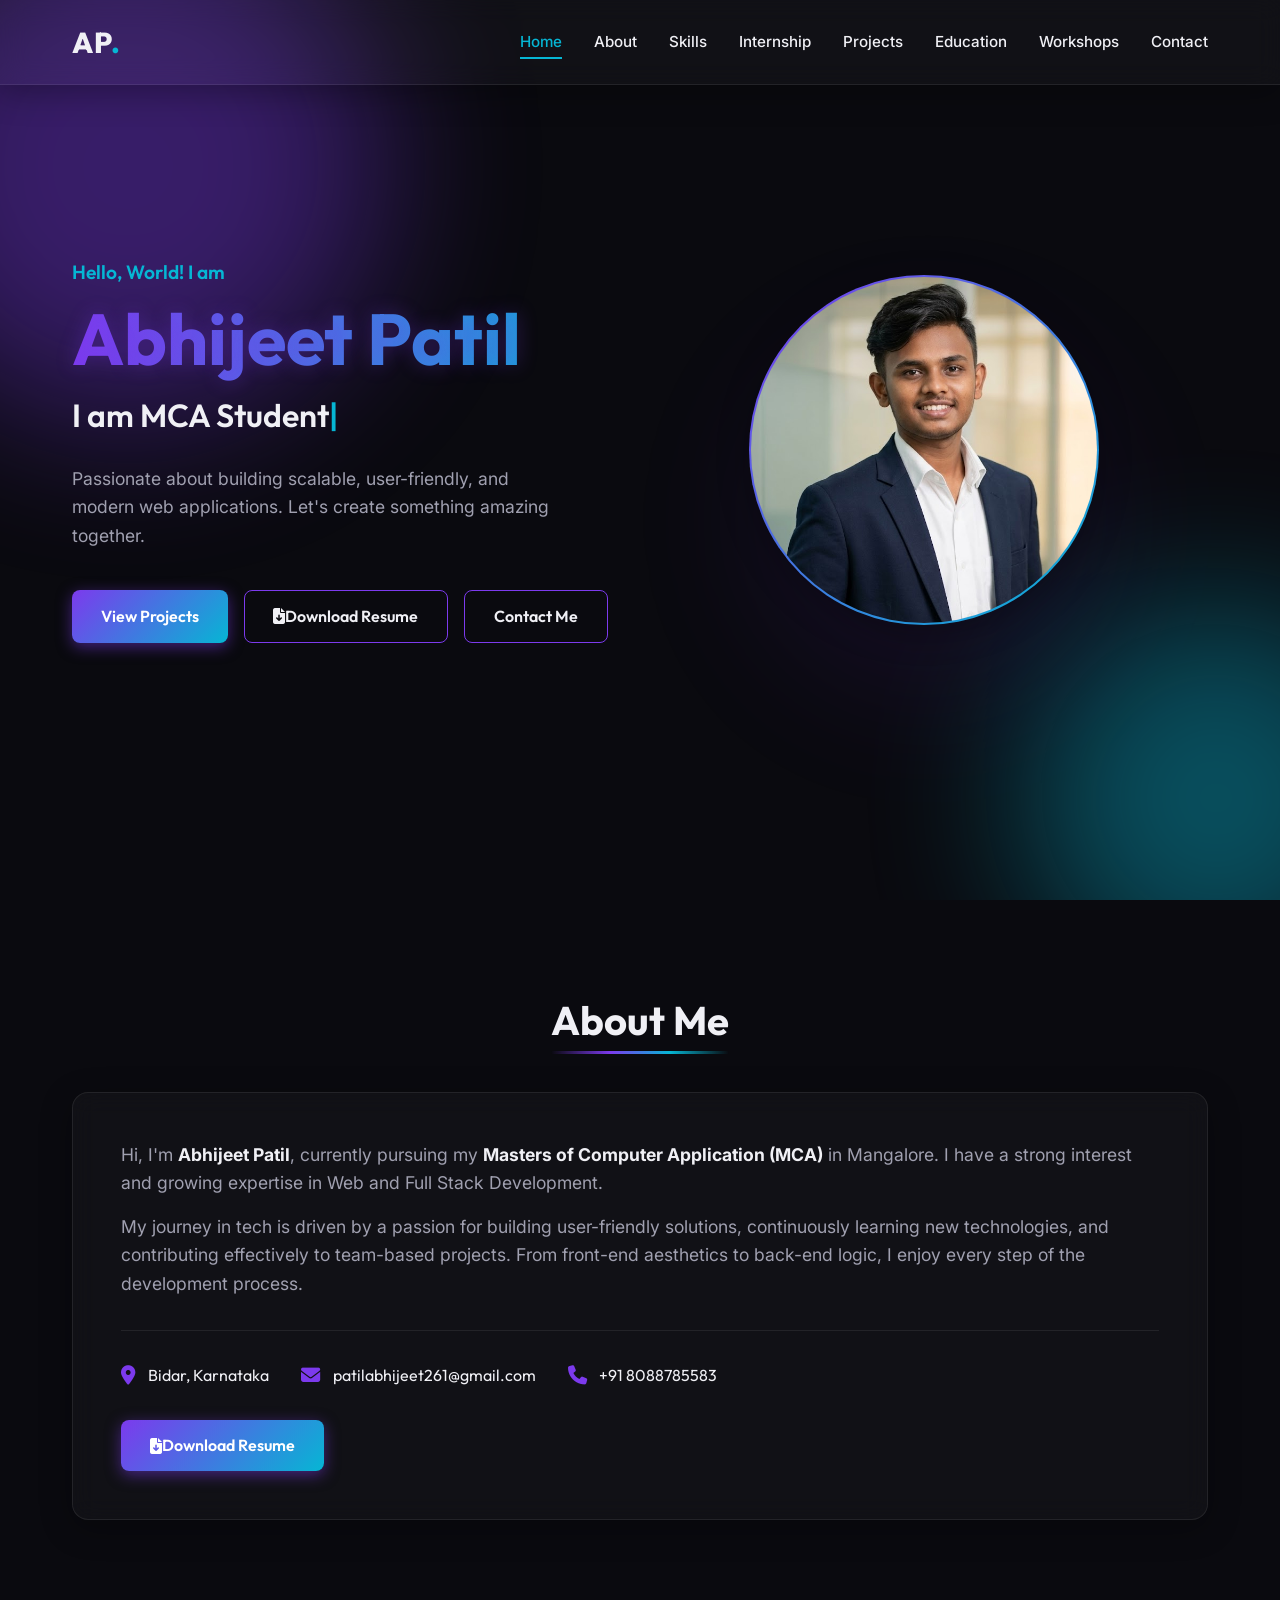
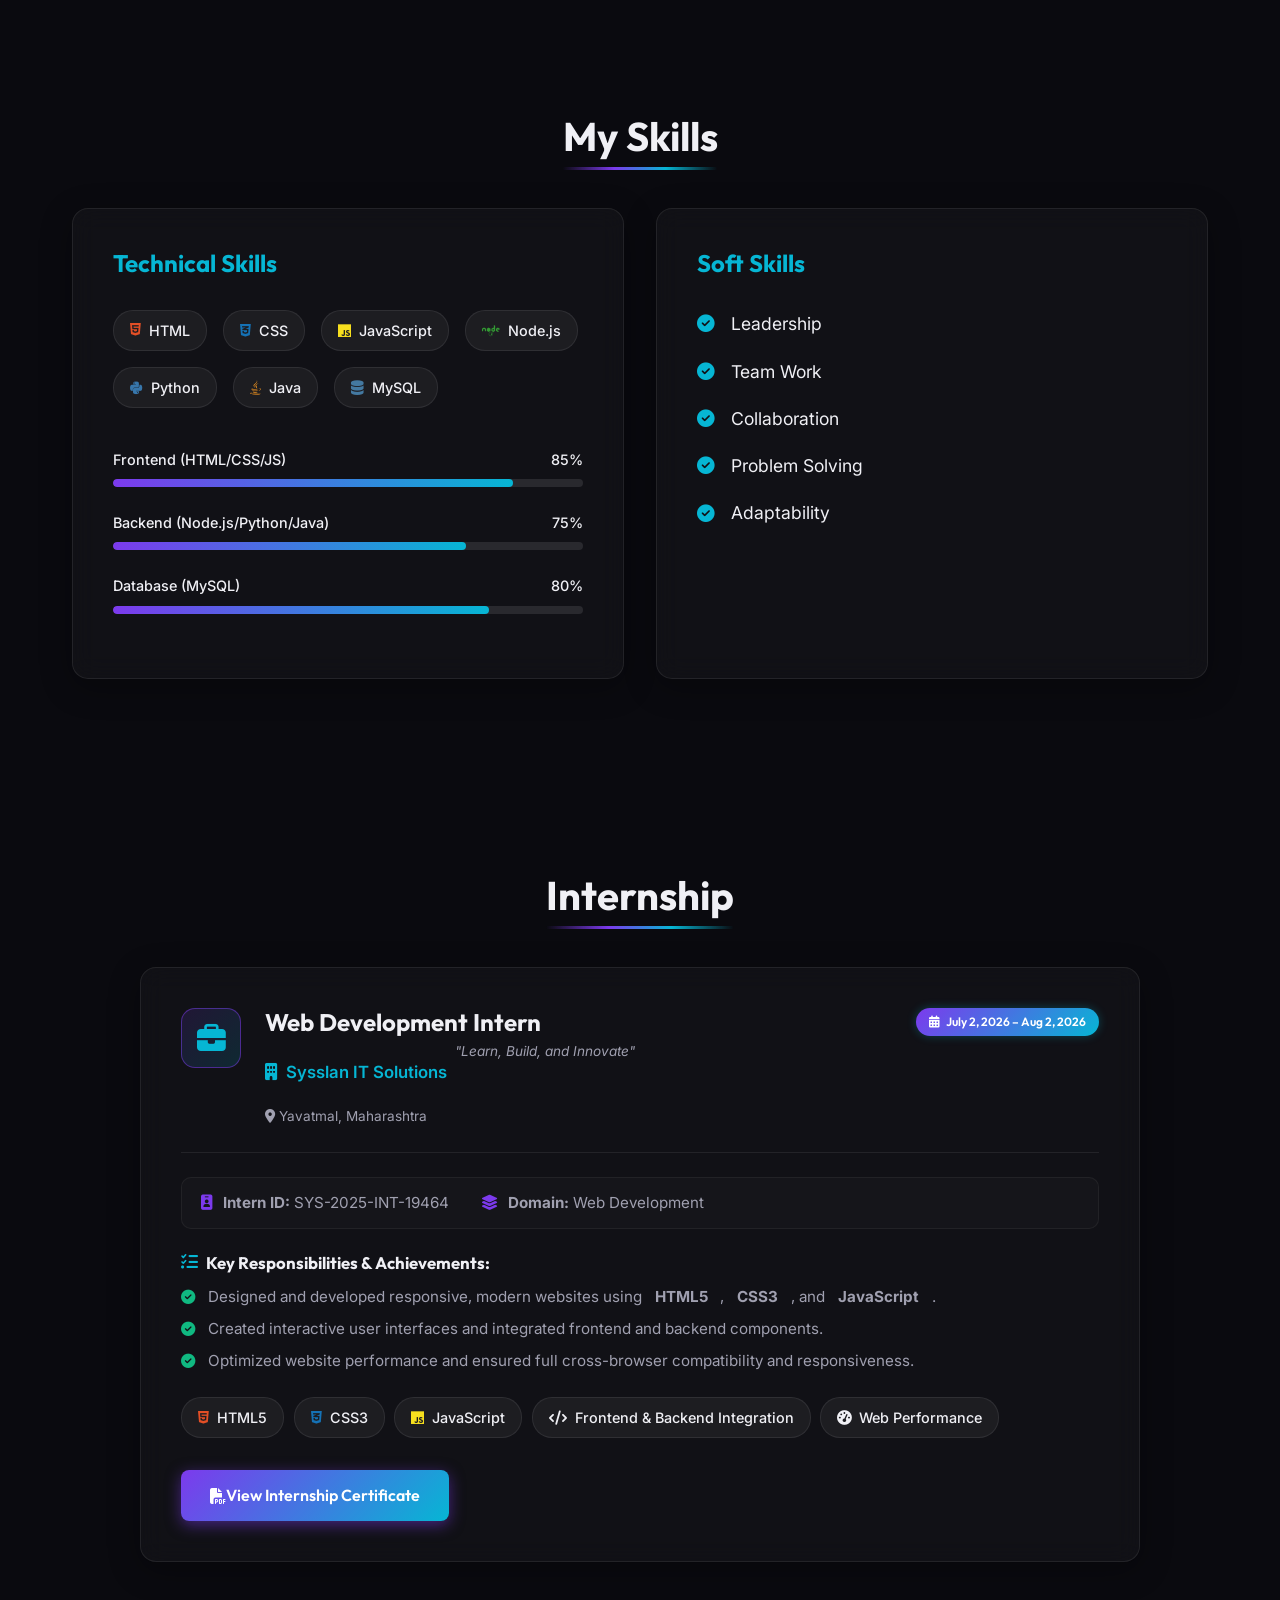
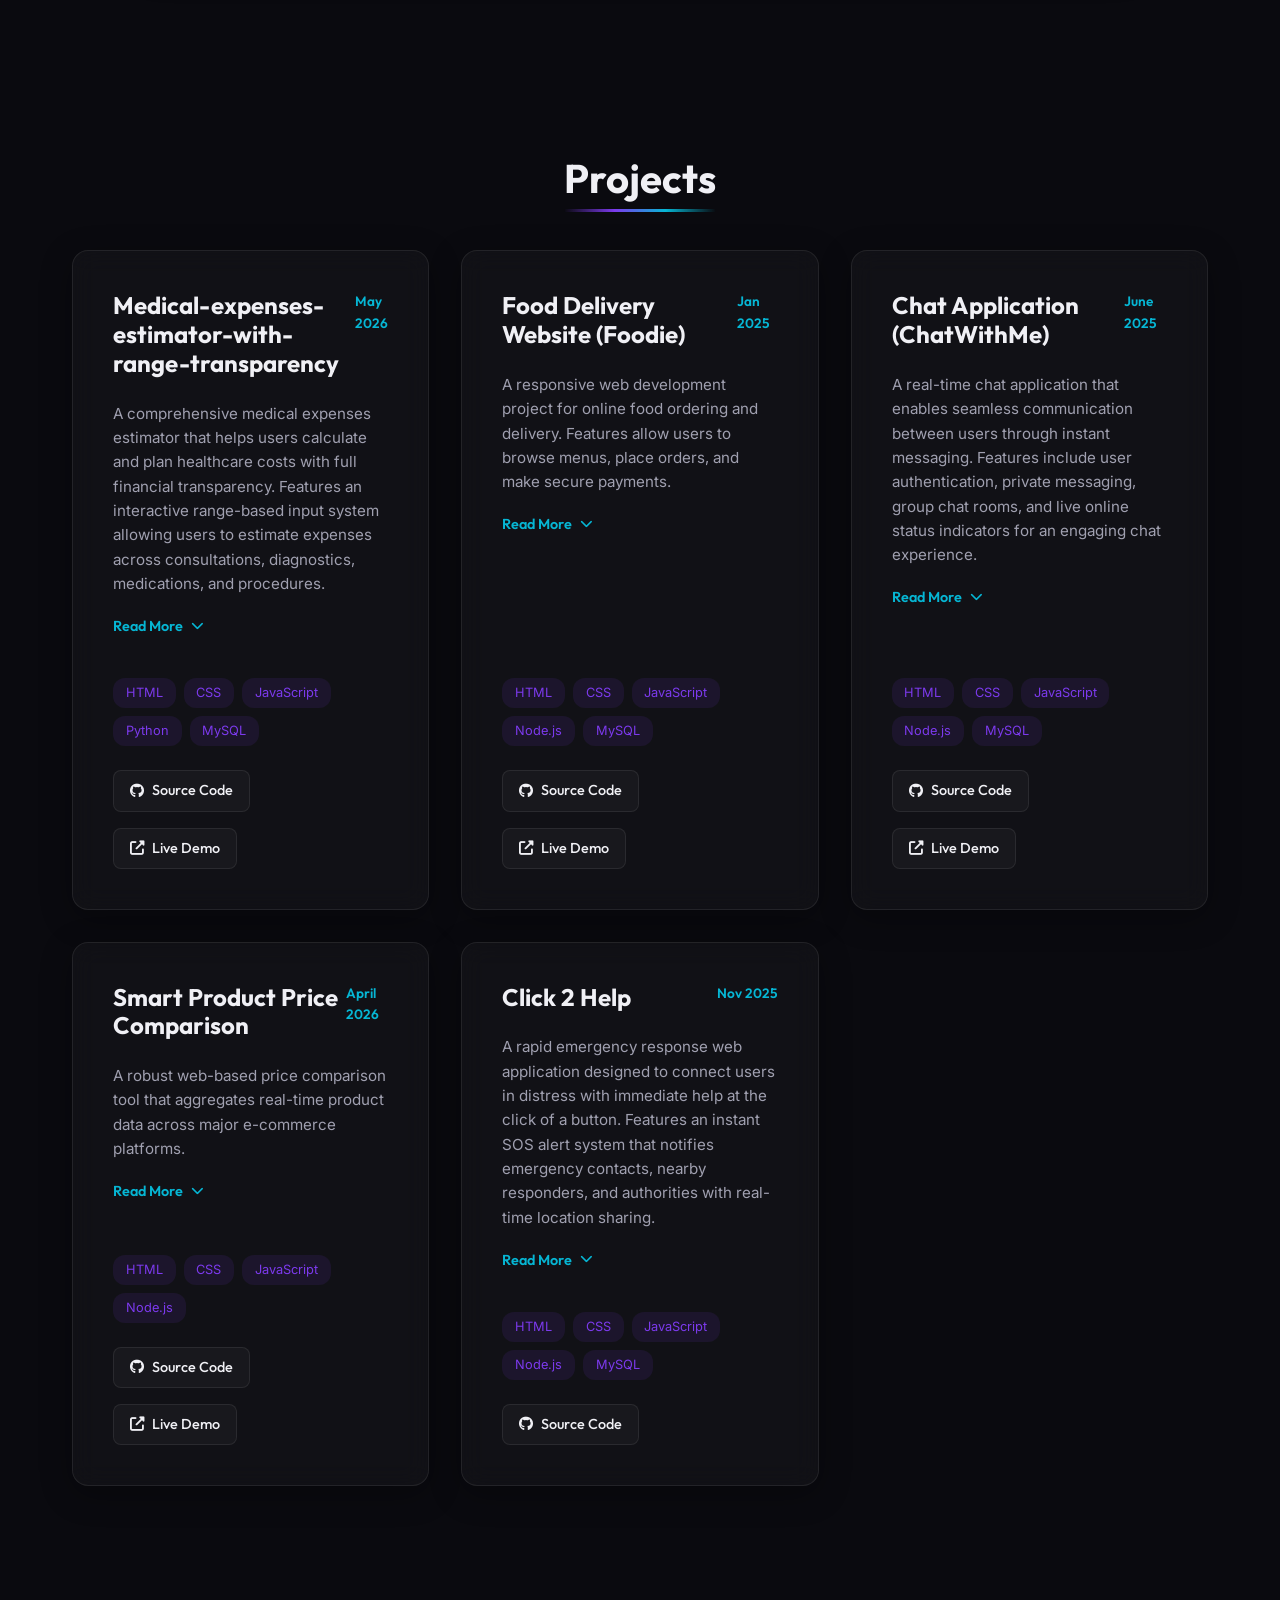
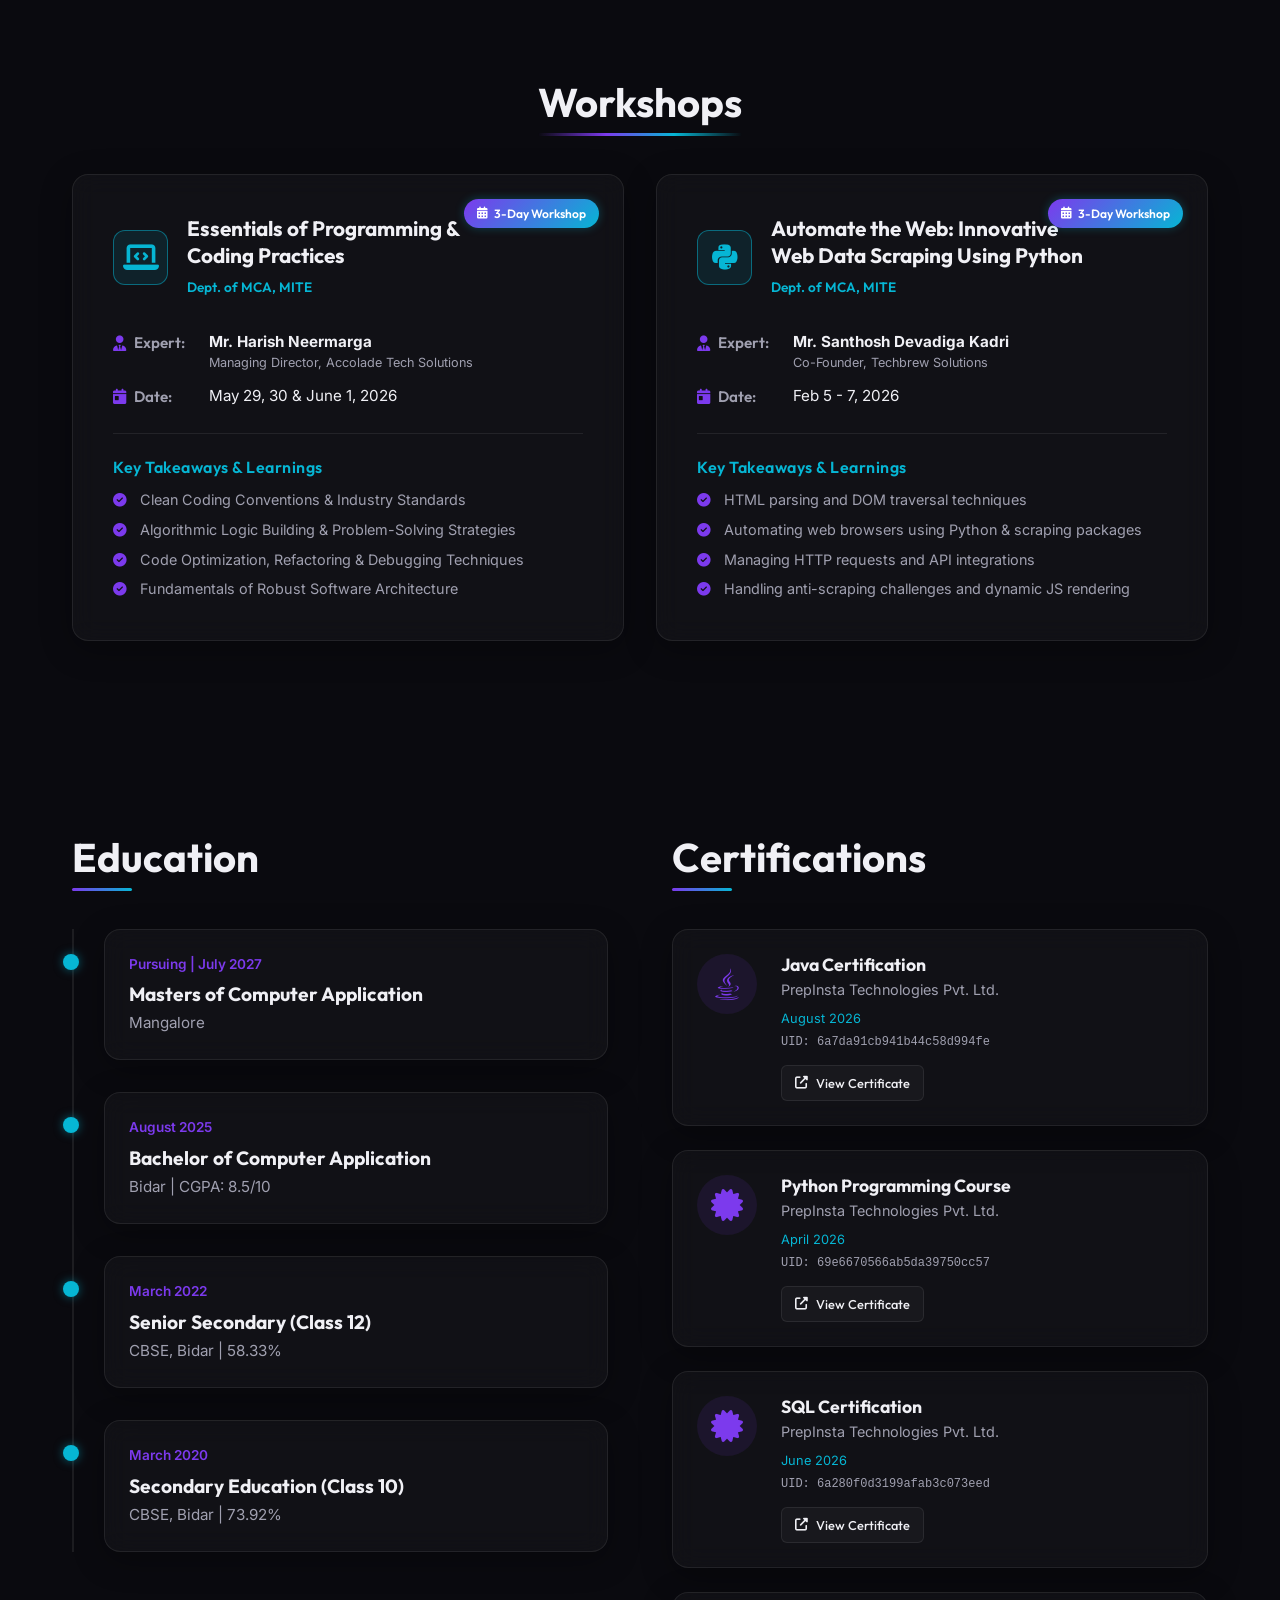
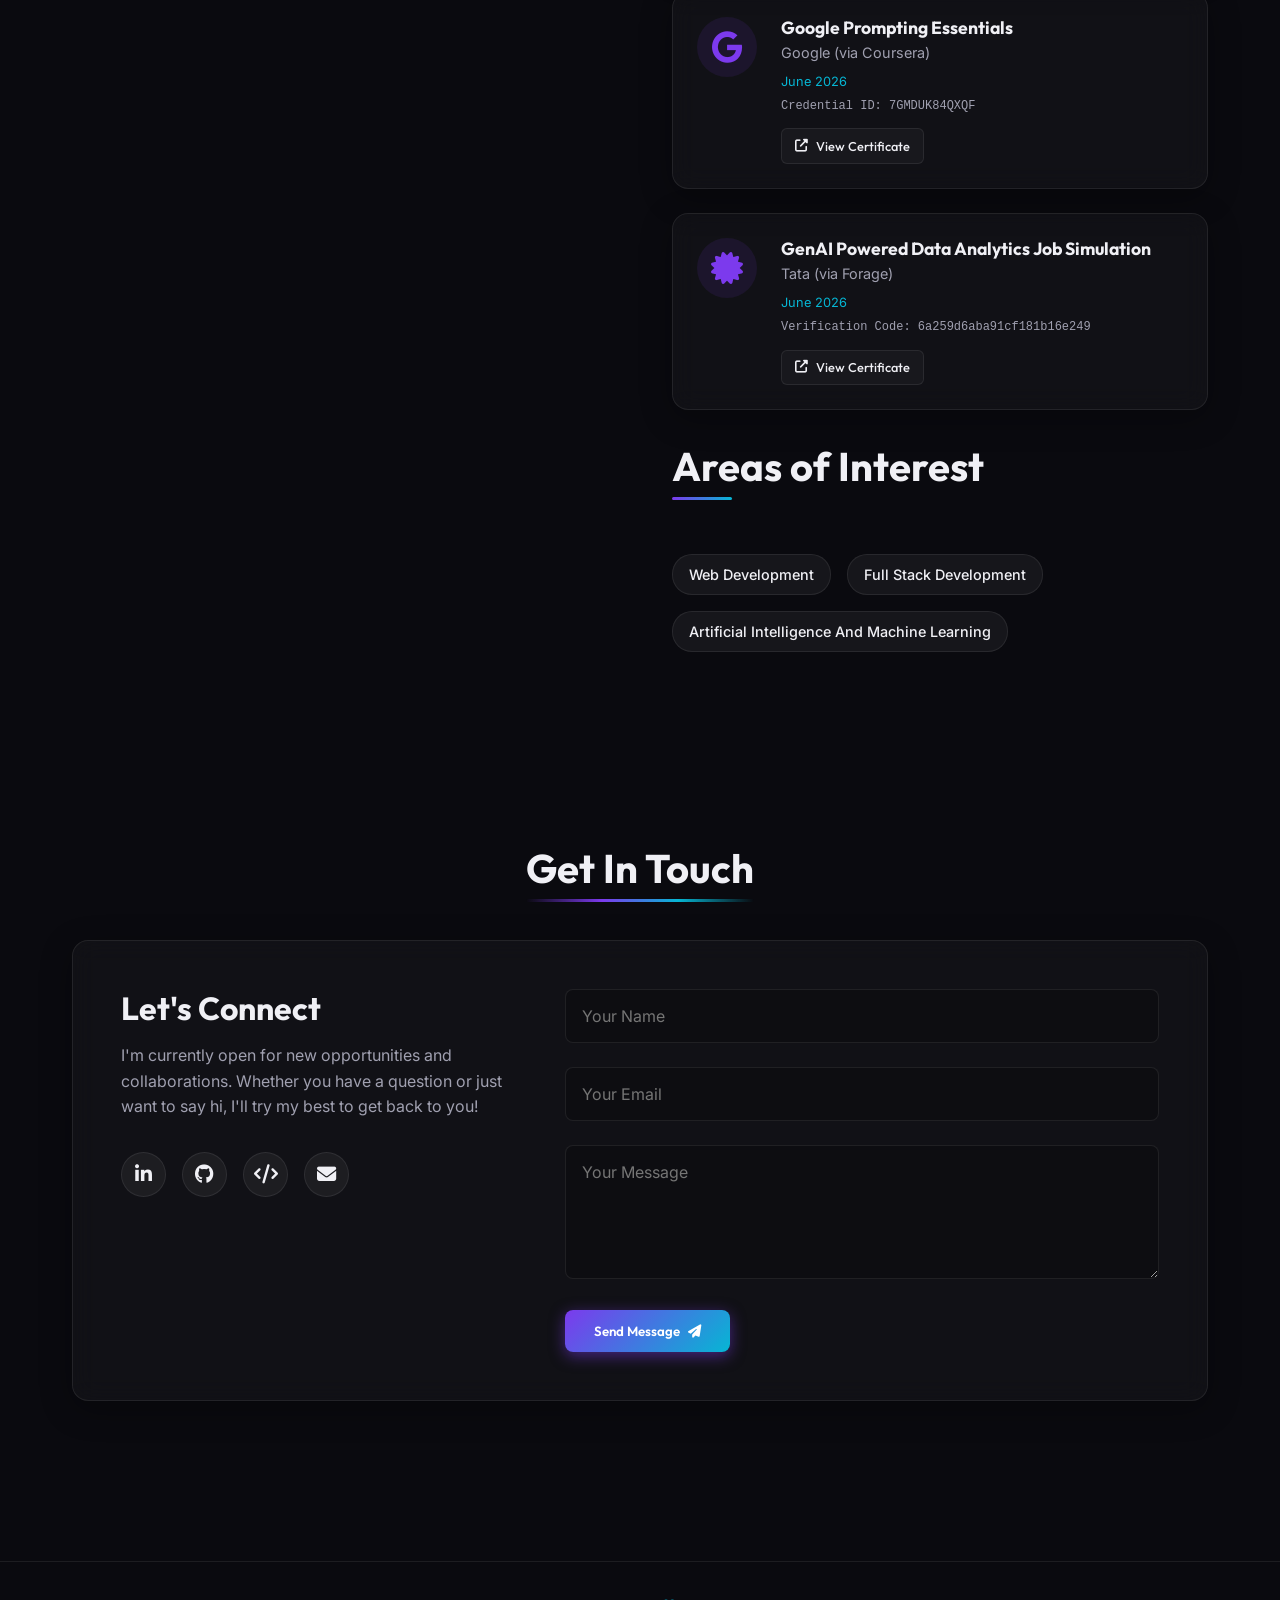
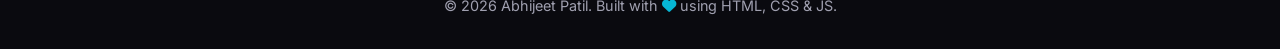
==== index.html @ cefdac63 "update" ====
<!DOCTYPE html>
<html lang="en">

<head>
    <meta charset="UTF-8">
    <meta name="viewport" content="width=device-width, initial-scale=1.0">
    <meta name="description" content="Portfolio of Abhijeet Patil - MCA Student & Full Stack Web Developer">
    <title>Abhijeet Patil | Portfolio</title>

    <!-- Google Fonts  -->
    <link rel="preconnect" href="https://fonts.googleapis.com">
    <link rel="preconnect" href="https://fonts.gstatic.com" crossorigin>
    <link
        href="https://fonts.googleapis.com/css2?family=Inter:wght@300;400;500;600&family=Outfit:wght@400;600;700;800&display=swap"
        rel="stylesheet">

    <!-- FontAwesome Iconss -->
    <link rel="stylesheet" href="https://cdnjs.cloudflare.com/ajax/libs/font-awesome/6.4.0/css/all.min.css">

    <!-- Modular Stylesheet -->
    <link rel="stylesheet" href="style.css">
</head>

<body>

    <!-- Animated Background Particles -->
    <div class="bg-particles">
        <div class="shape shape-1"></div>
        <div class="shape shape-2"></div>
        <div class="shape shape-3"></div>
    </div>

    <!-- Modular Navigation Header -->
    <div data-section="sections/header.html"></div>

    <!-- Main Content Container (Loads Separate Section Files) -->
    <main>
        <div data-section="sections/hero.html"></div>
        <div data-section="sections/about.html"></div>
        <div data-section="sections/skills.html"></div>
        <div data-section="sections/internship.html"></div>
        <div data-section="sections/projects.html"></div>
        <div data-section="sections/workshops.html"></div>
        <div data-section="sections/education.html"></div>
        <div data-section="sections/contact.html"></div>
    </main>

    <!-- Modular Footer -->
    <div data-section="sections/footer.html"></div>

    <!-- Application Script (Loads Sections & Initializes Features) -->
    <script type="module" src="script.js"></script>
</body>

</html>
---- style.css ----
/* 
   Main Stylesheet Bundle for Abhijeet Patil Portfolio
   Imports modular CSS architecture: variables, components, and section layouts.
*/

@import 'css/variables.css';
@import 'css/components.css';
@import 'css/sections.css';
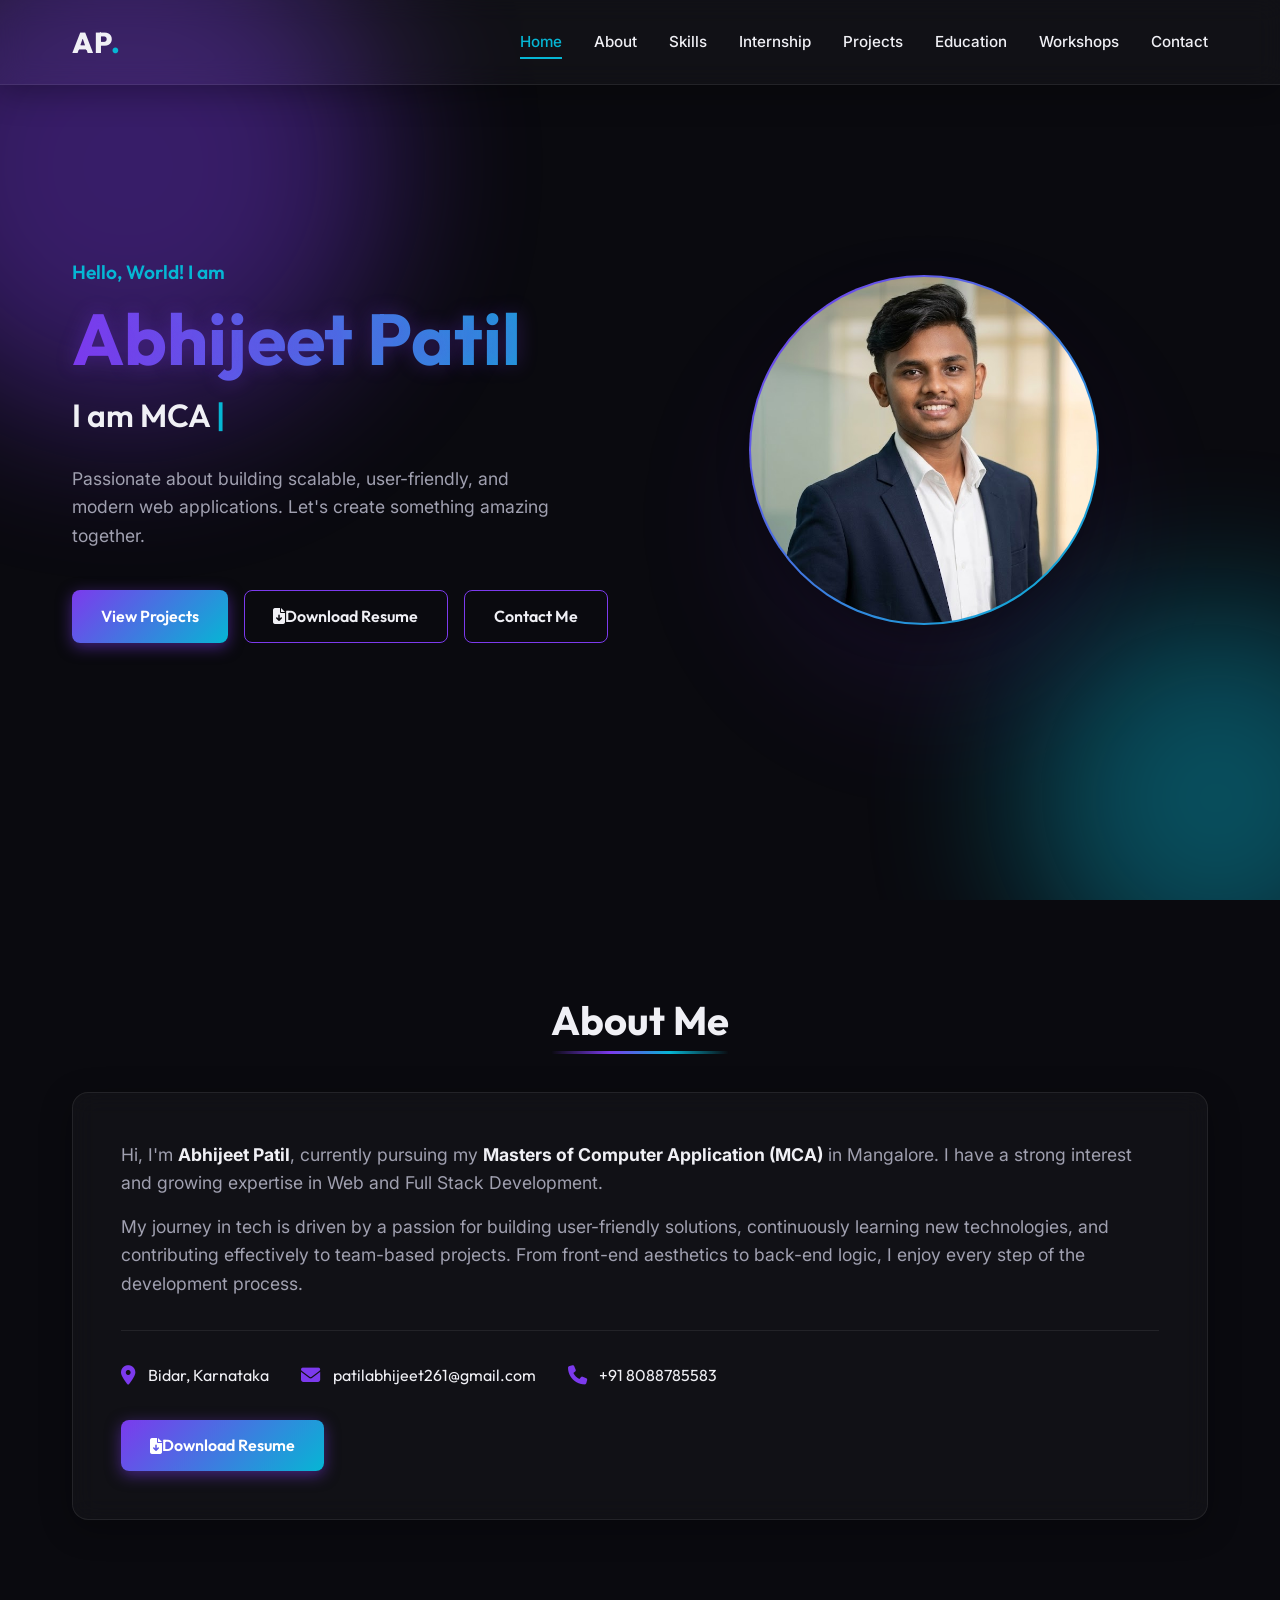
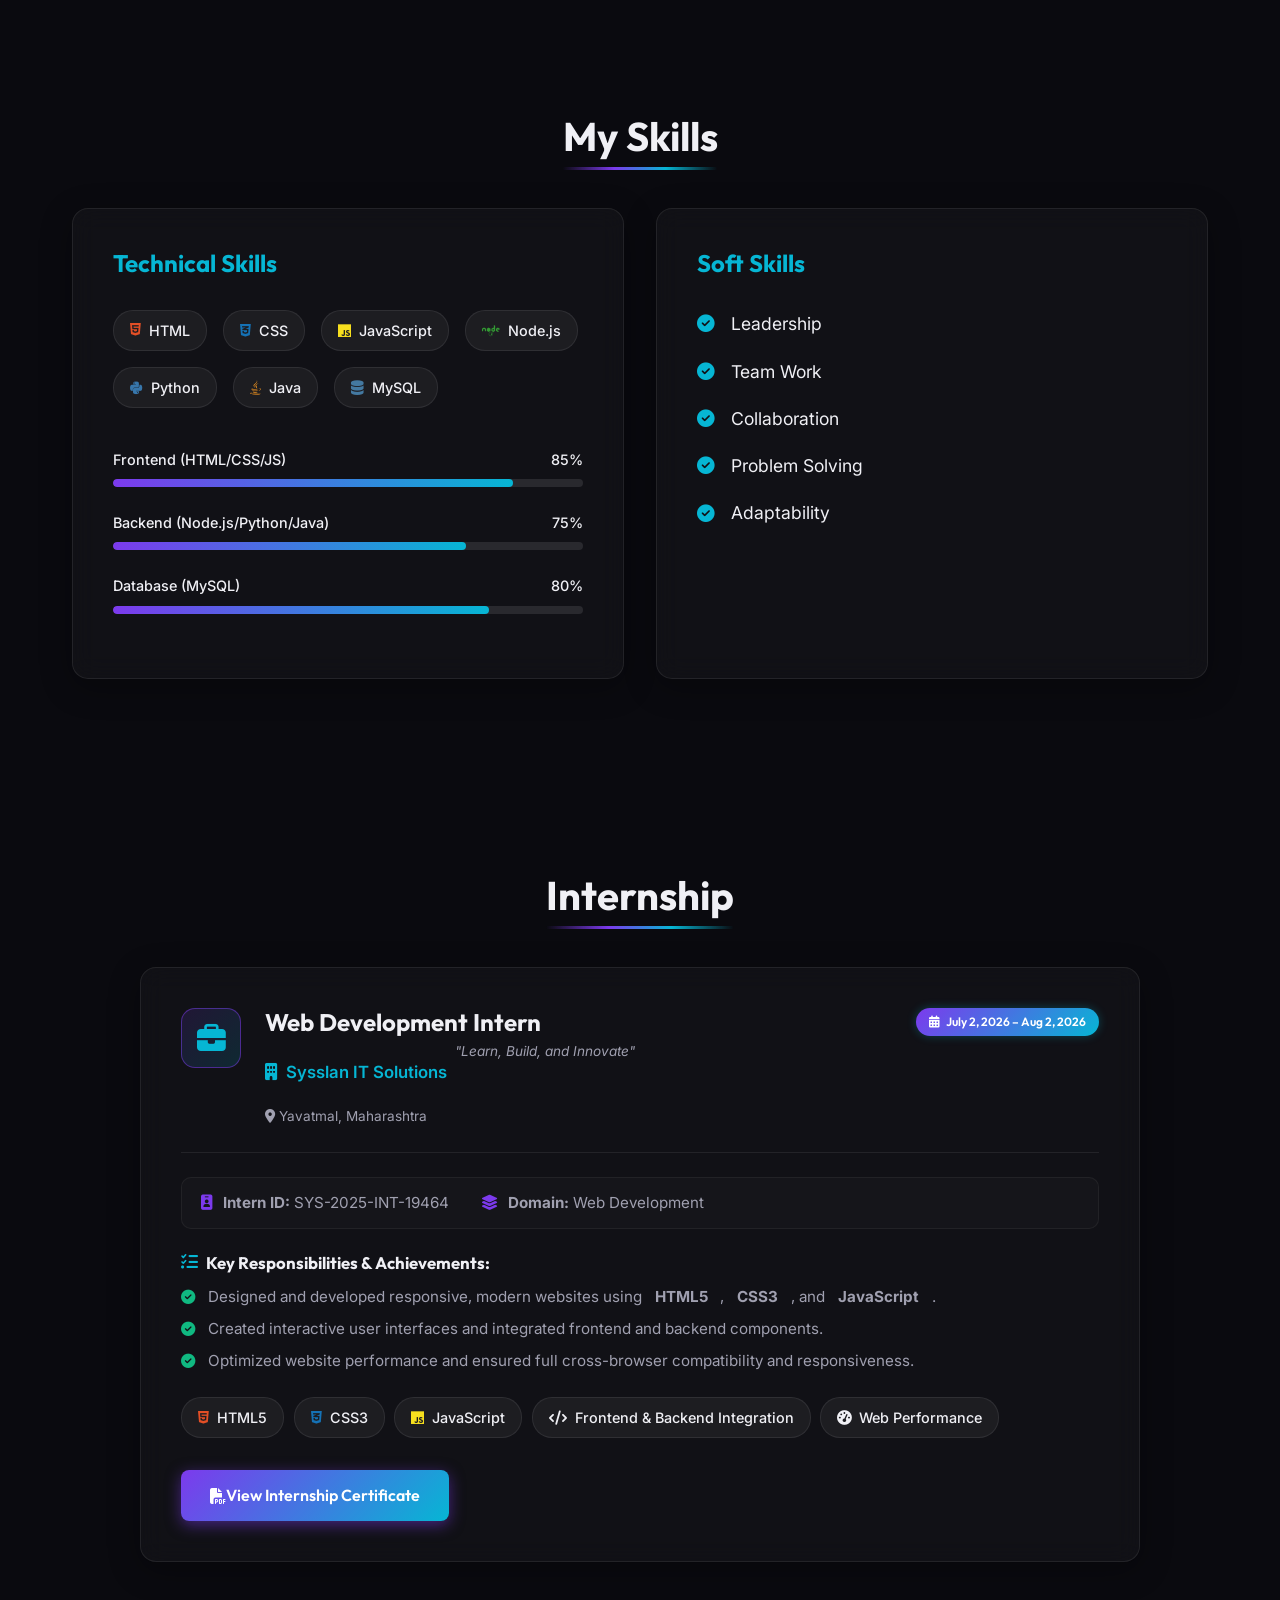
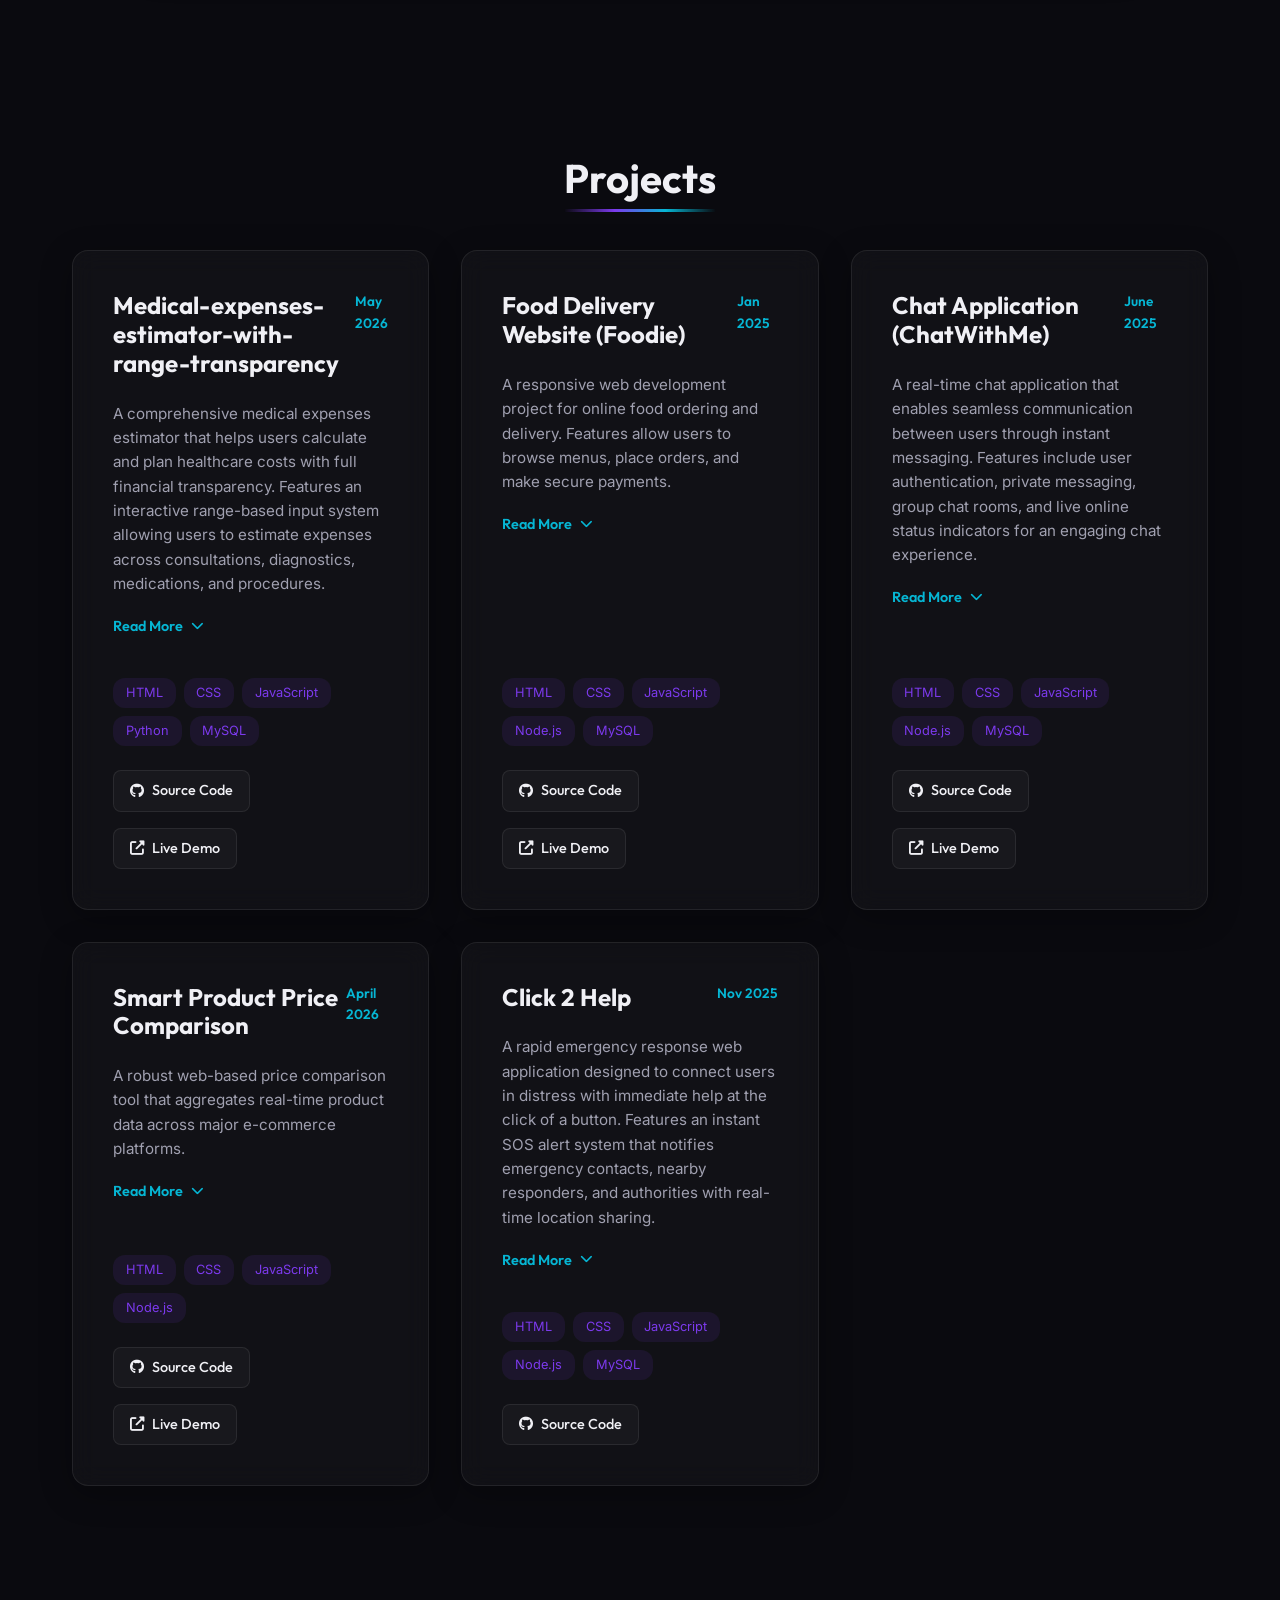
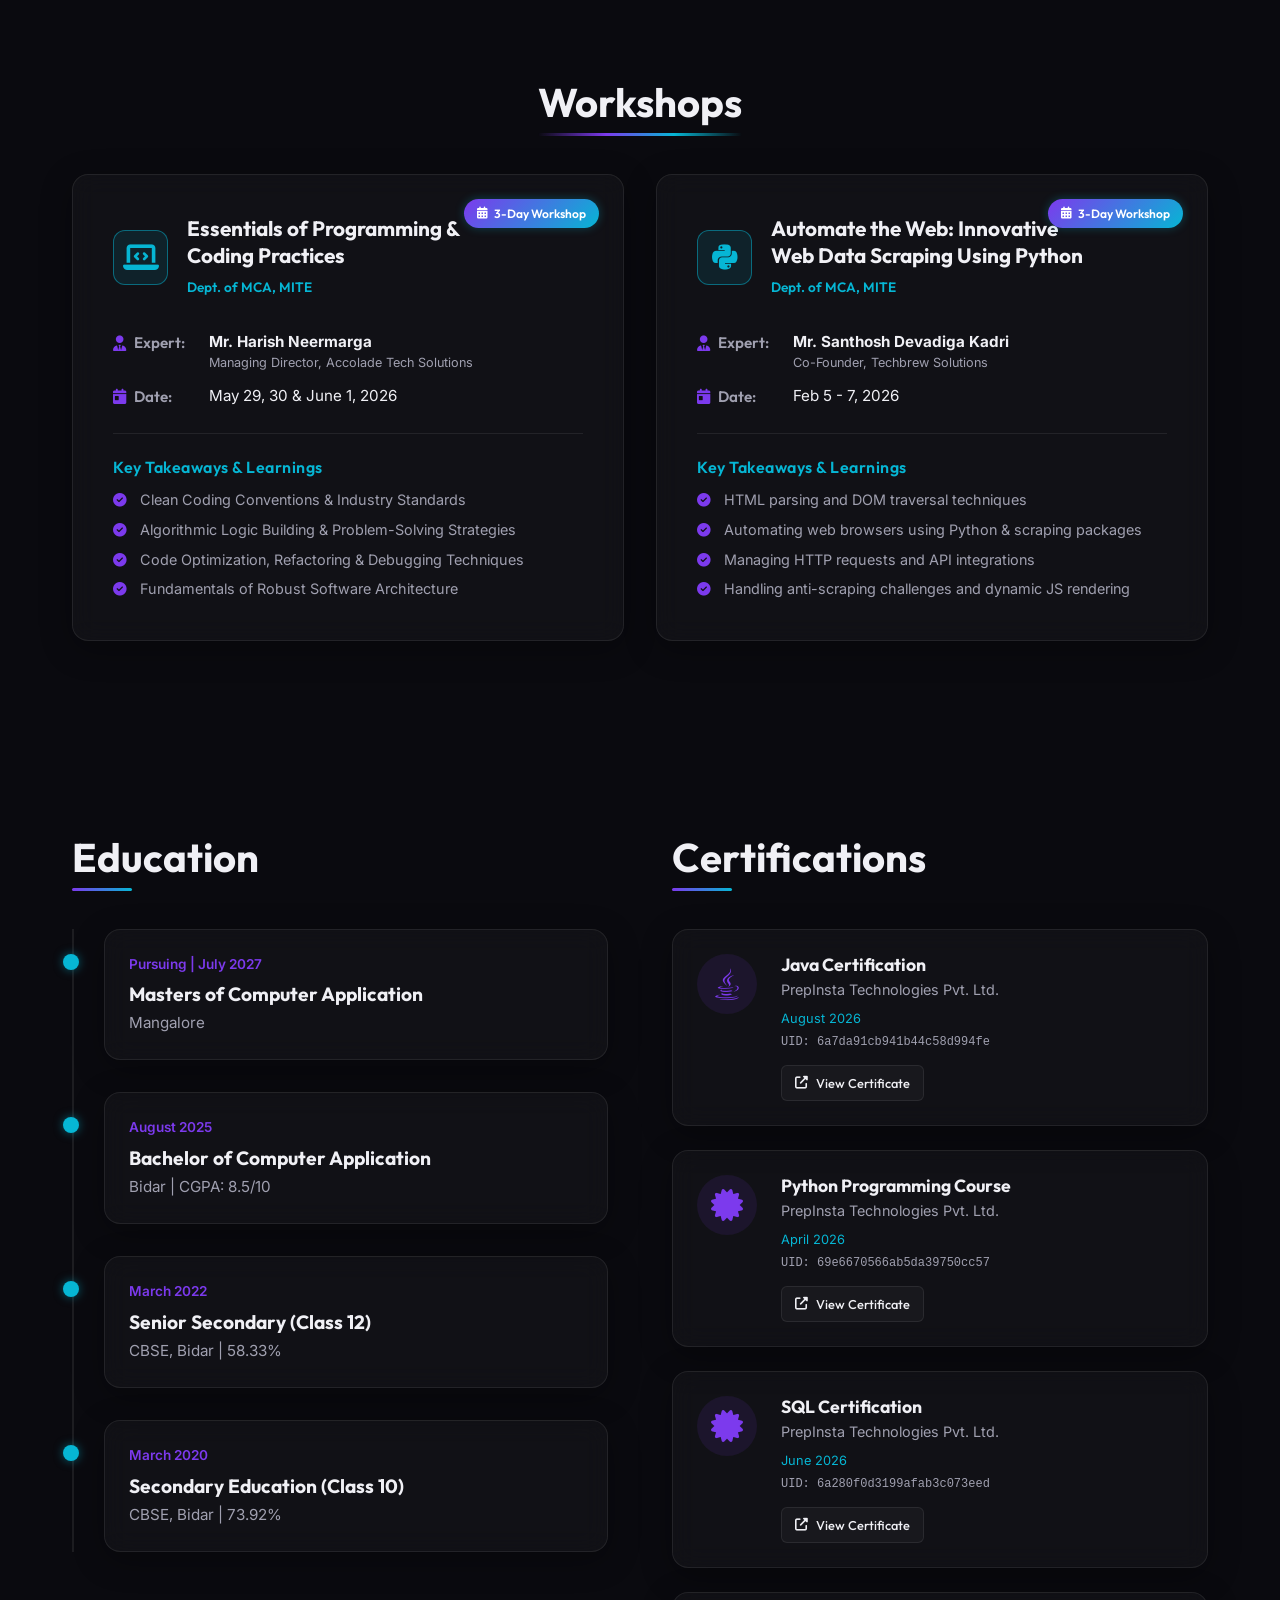
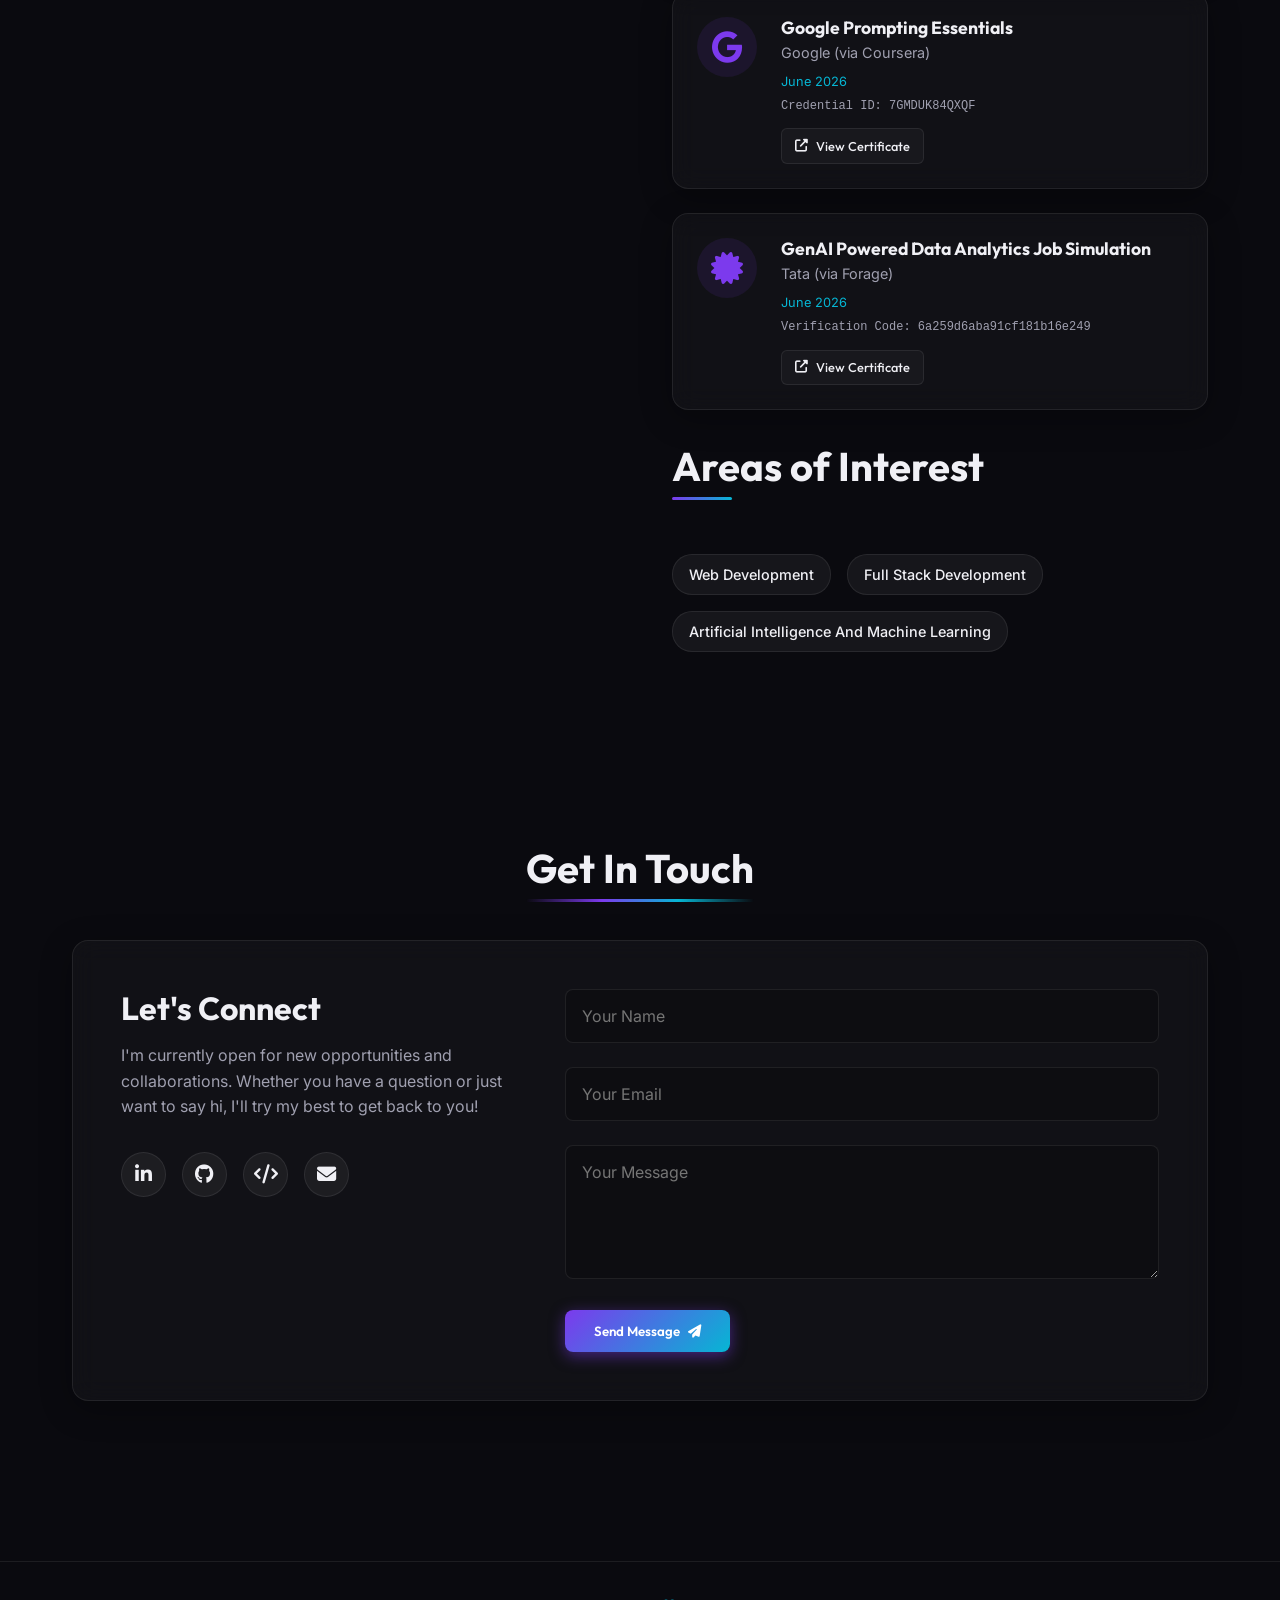
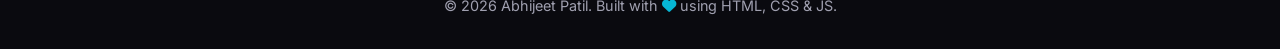
==== commit 02cb5255: "update" ====
--- a/index.html
+++ b/index.html
@@ -14,7 +14,7 @@
         href="https://fonts.googleapis.com/css2?family=Inter:wght@300;400;500;600&family=Outfit:wght@400;600;700;800&display=swap"
         rel="stylesheet">
 
-    <!-- FontAwesome Iconss -->
+    <!-- FontAwesome Icons -->
     <link rel="stylesheet" href="https://cdnjs.cloudflare.com/ajax/libs/font-awesome/6.4.0/css/all.min.css">
 
     <!-- Modular Stylesheet -->
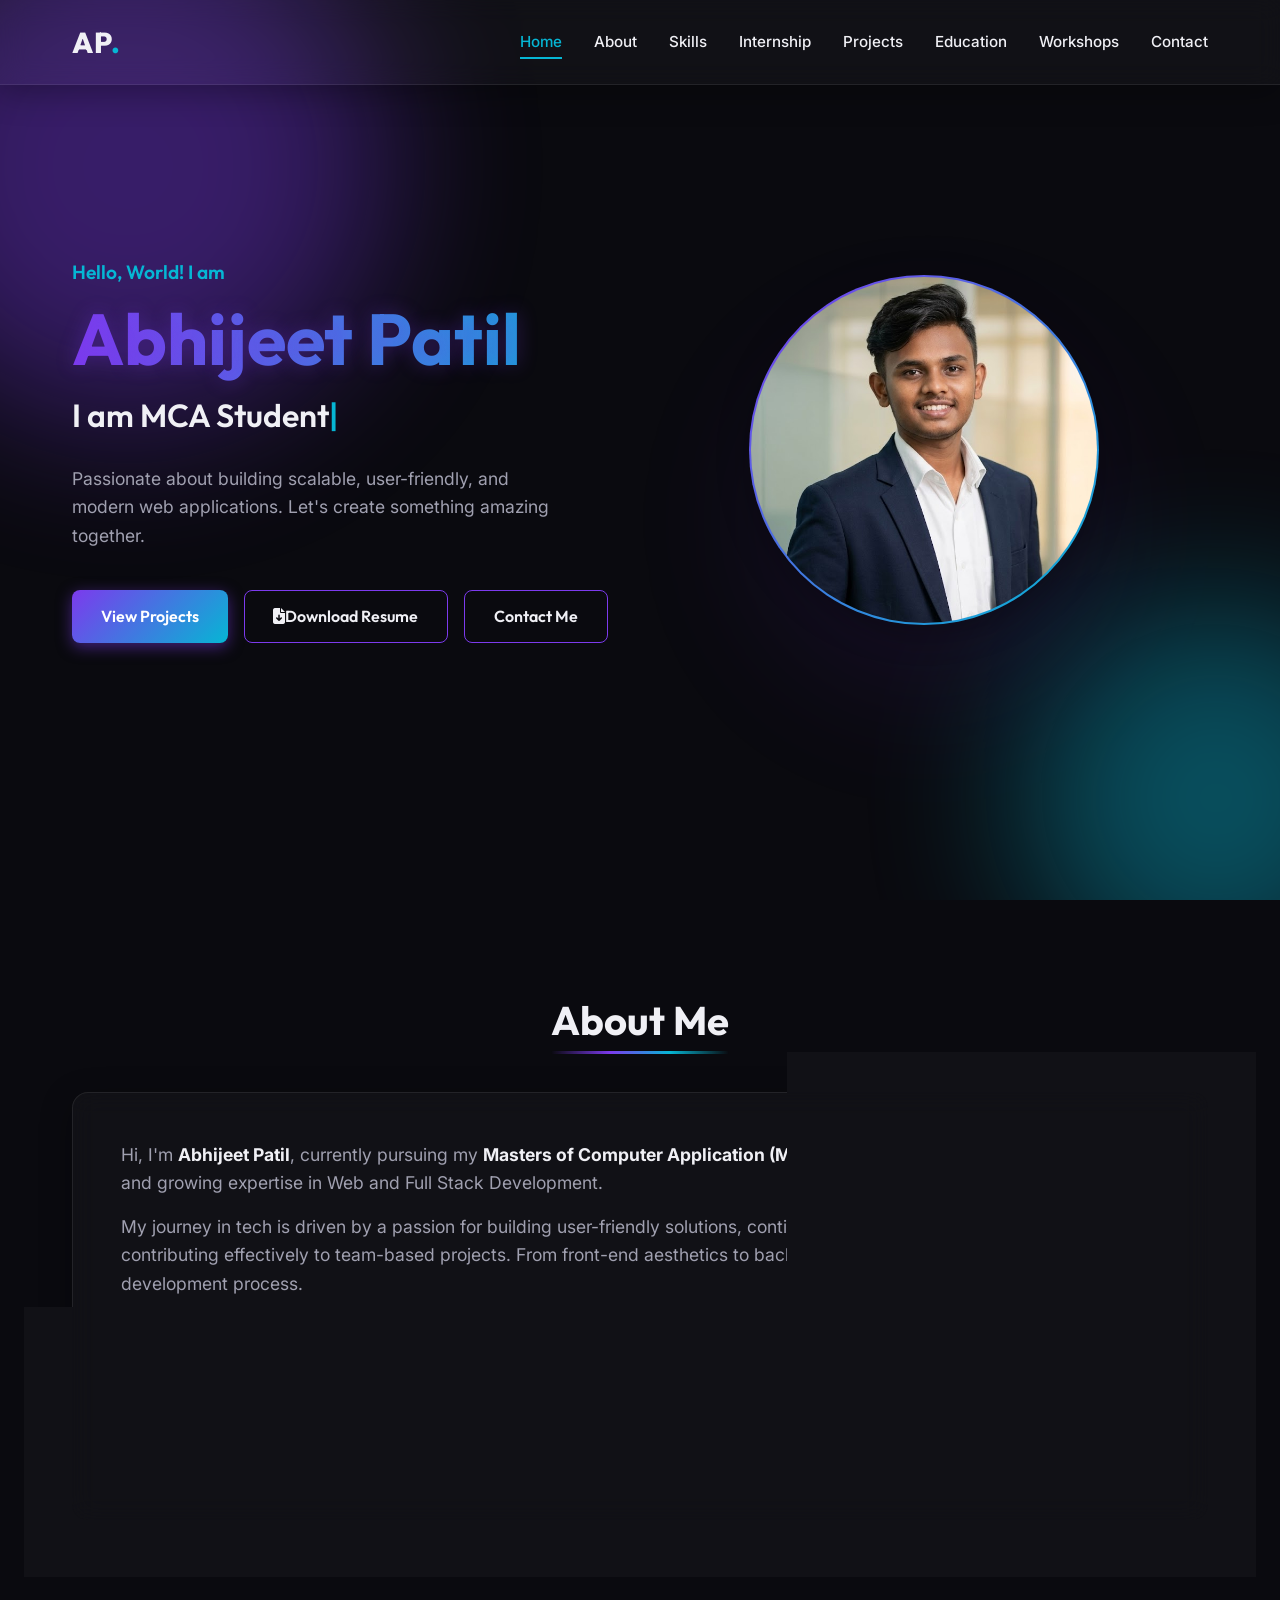
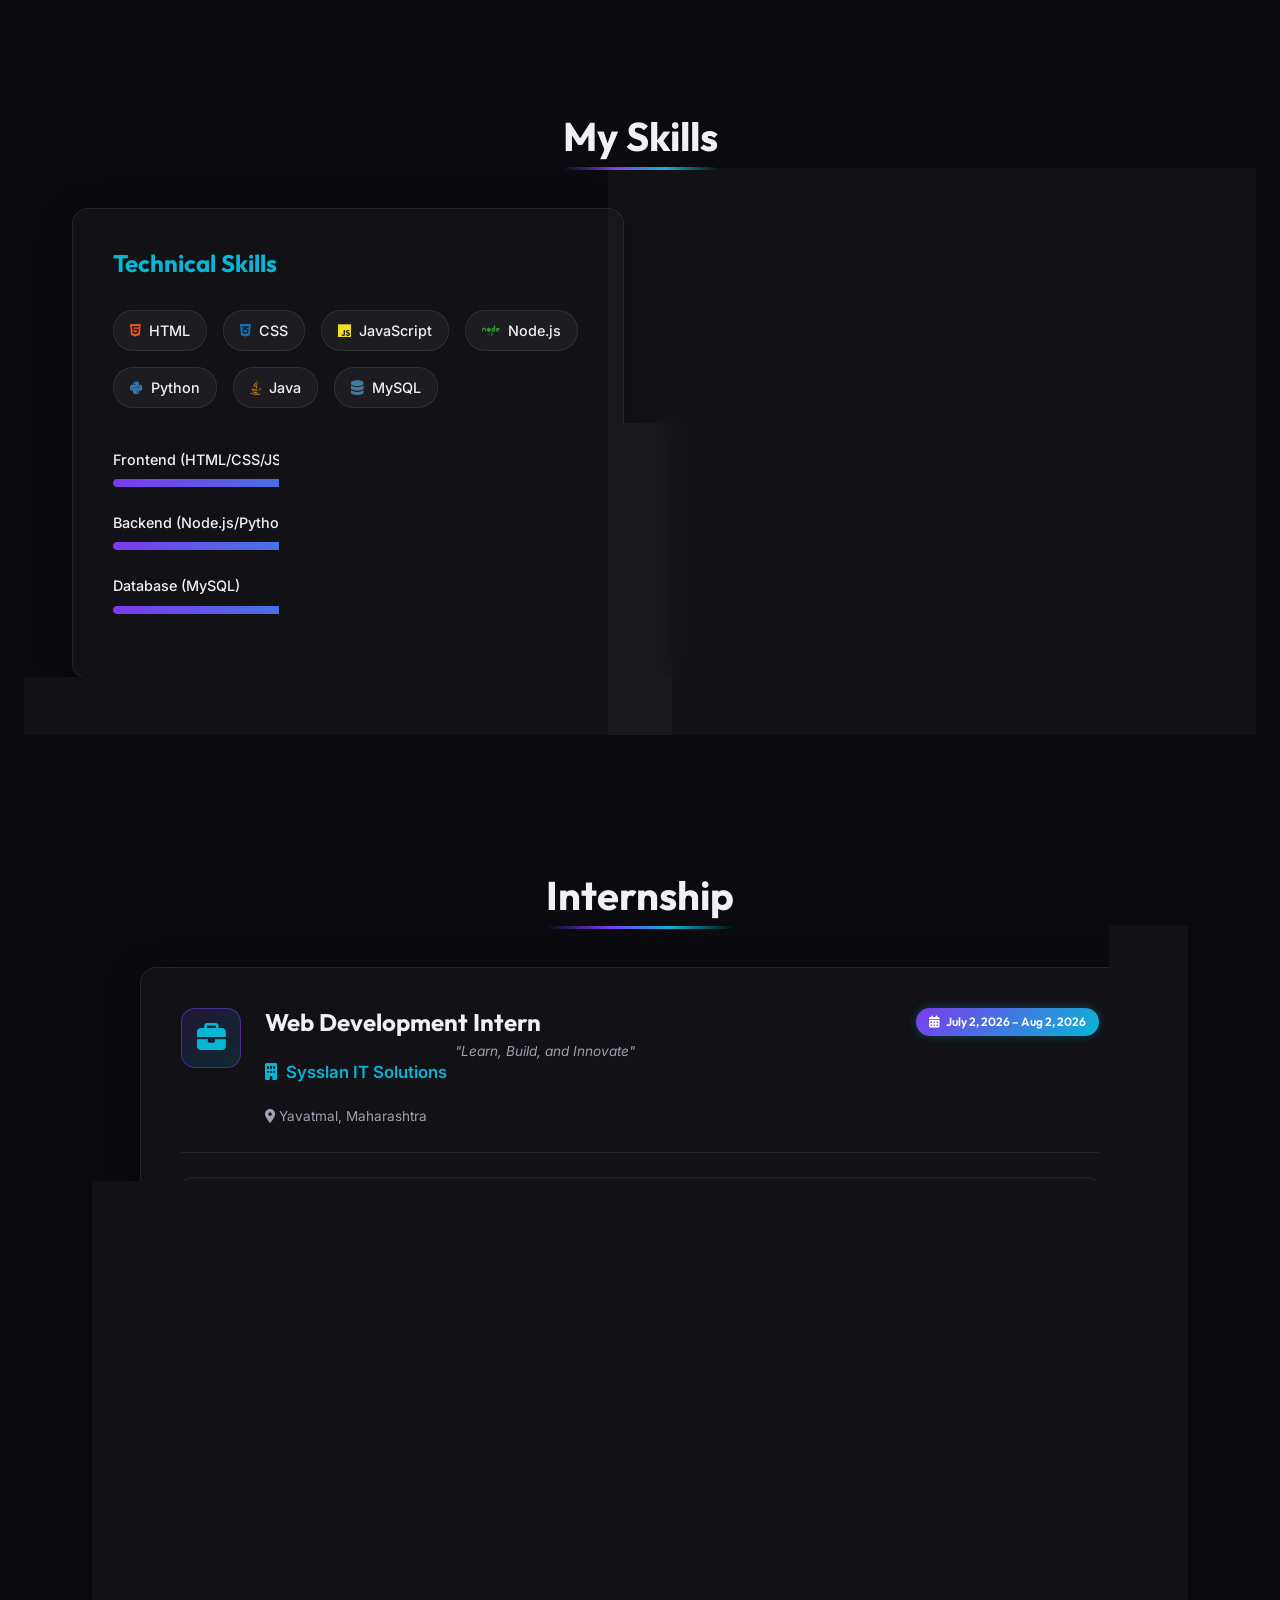
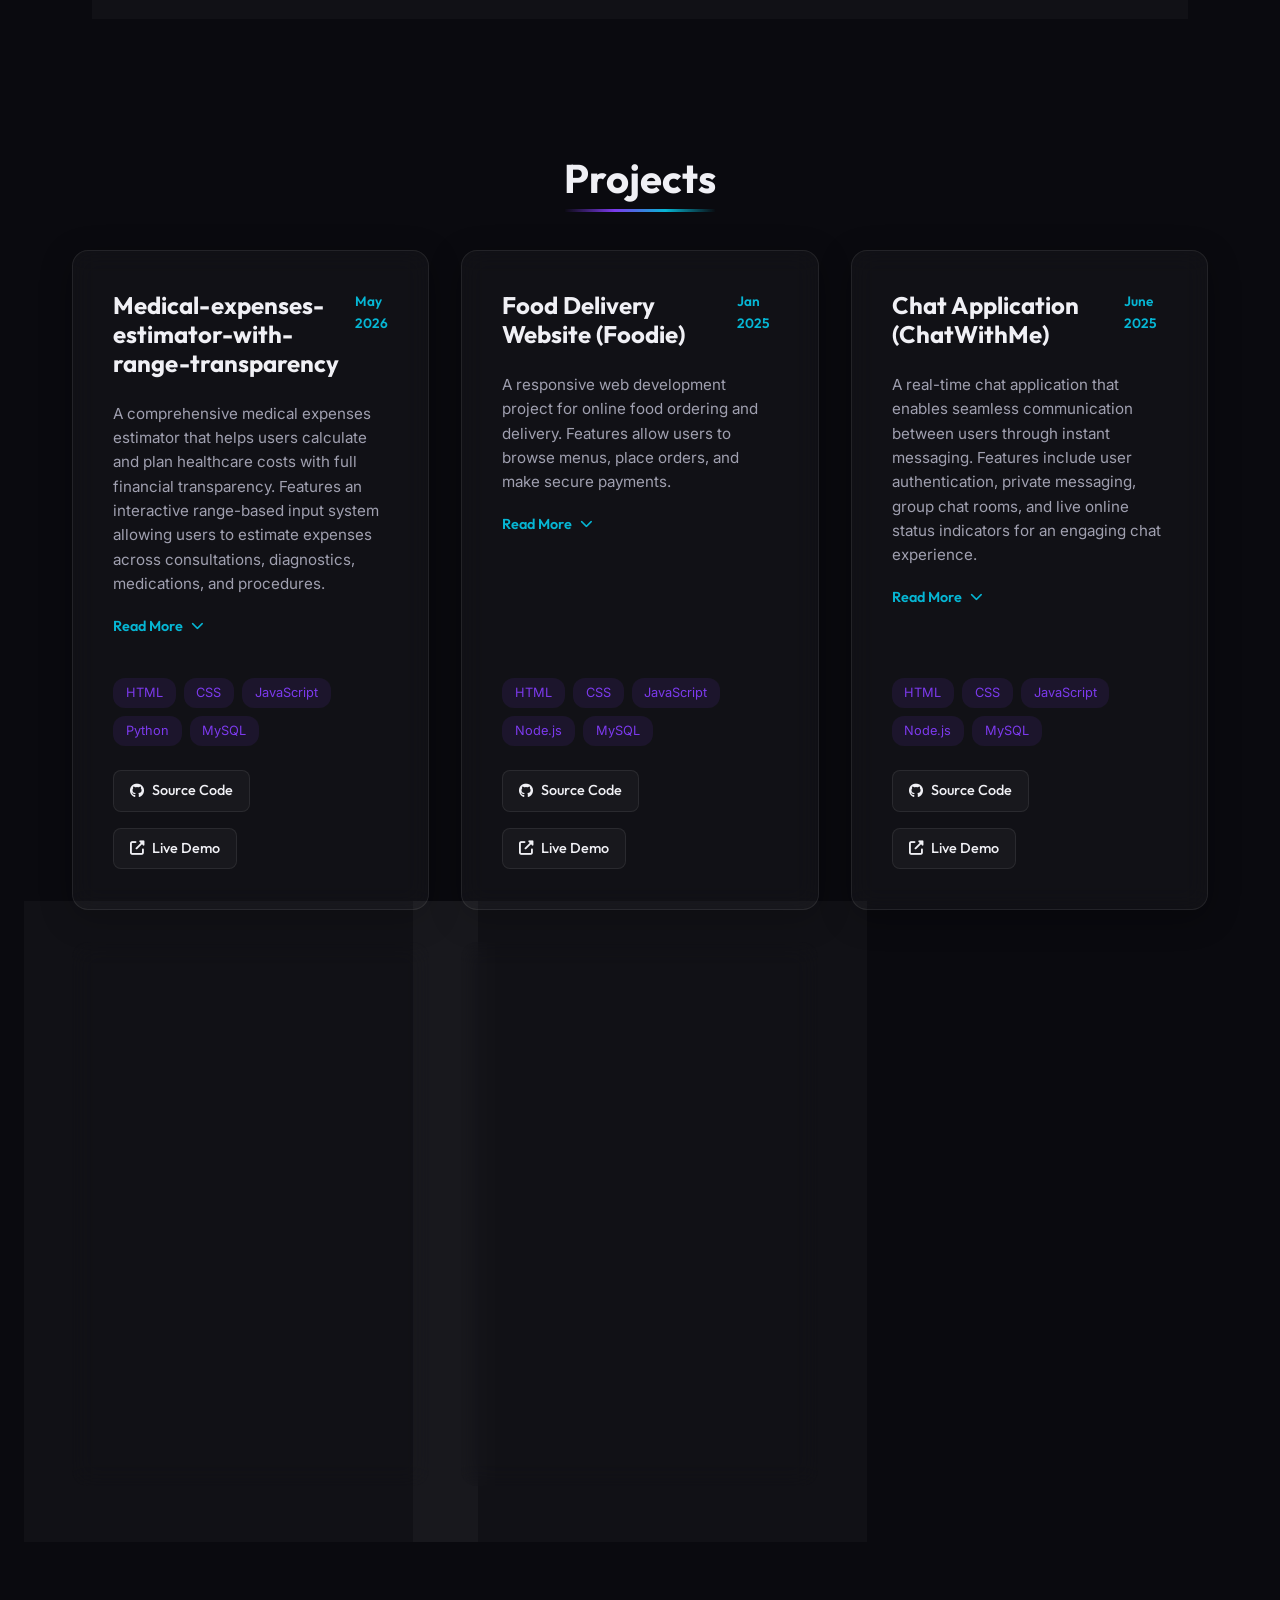
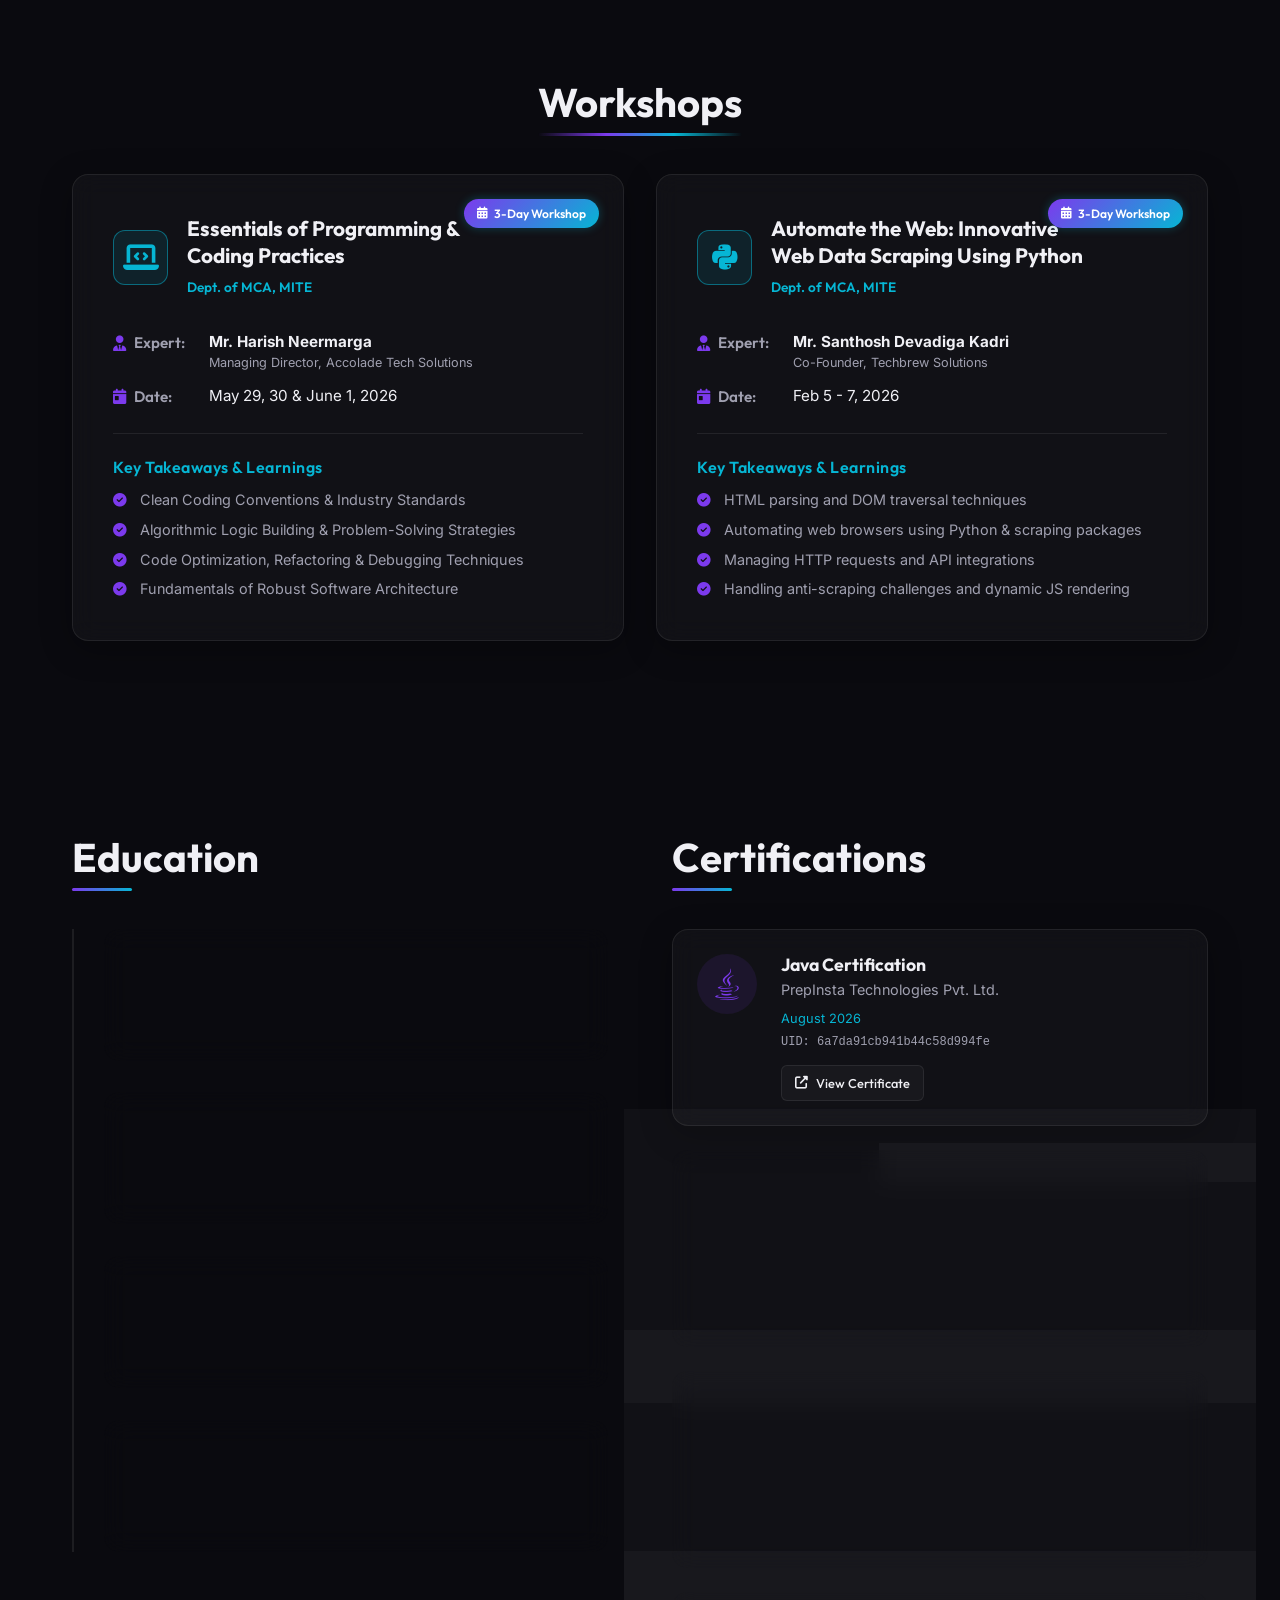
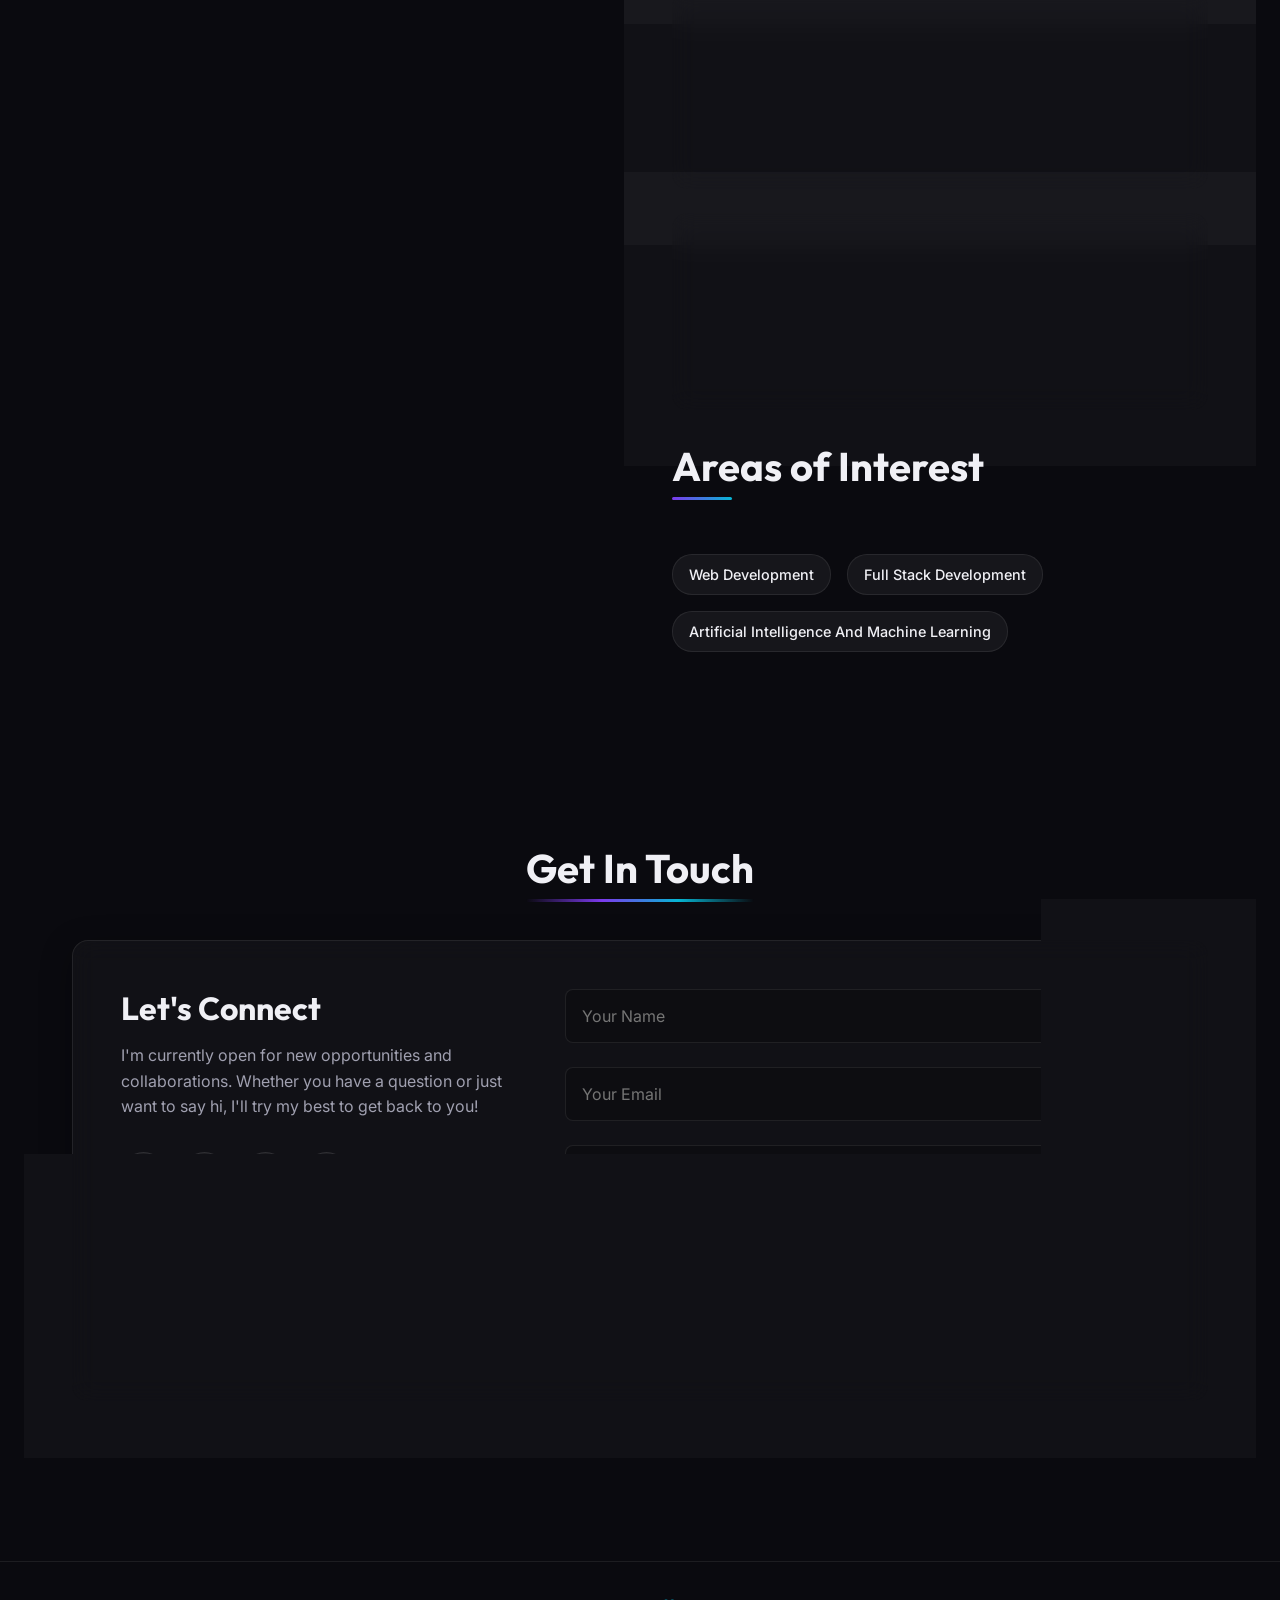
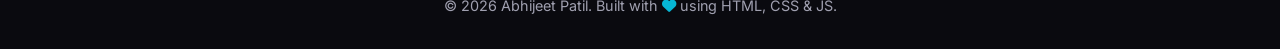
==== commit a8fc857c: "update" ====
--- a/index.html
+++ b/index.html
@@ -17,7 +17,7 @@
     <!-- FontAwesome Icons -->
     <link rel="stylesheet" href="https://cdnjs.cloudflare.com/ajax/libs/font-awesome/6.4.0/css/all.min.css">
 
-    <!-- Modular Stylesheet -->
+    <!-- Modular Stylesheet  -->
     <link rel="stylesheet" href="style.css">
 </head>
 
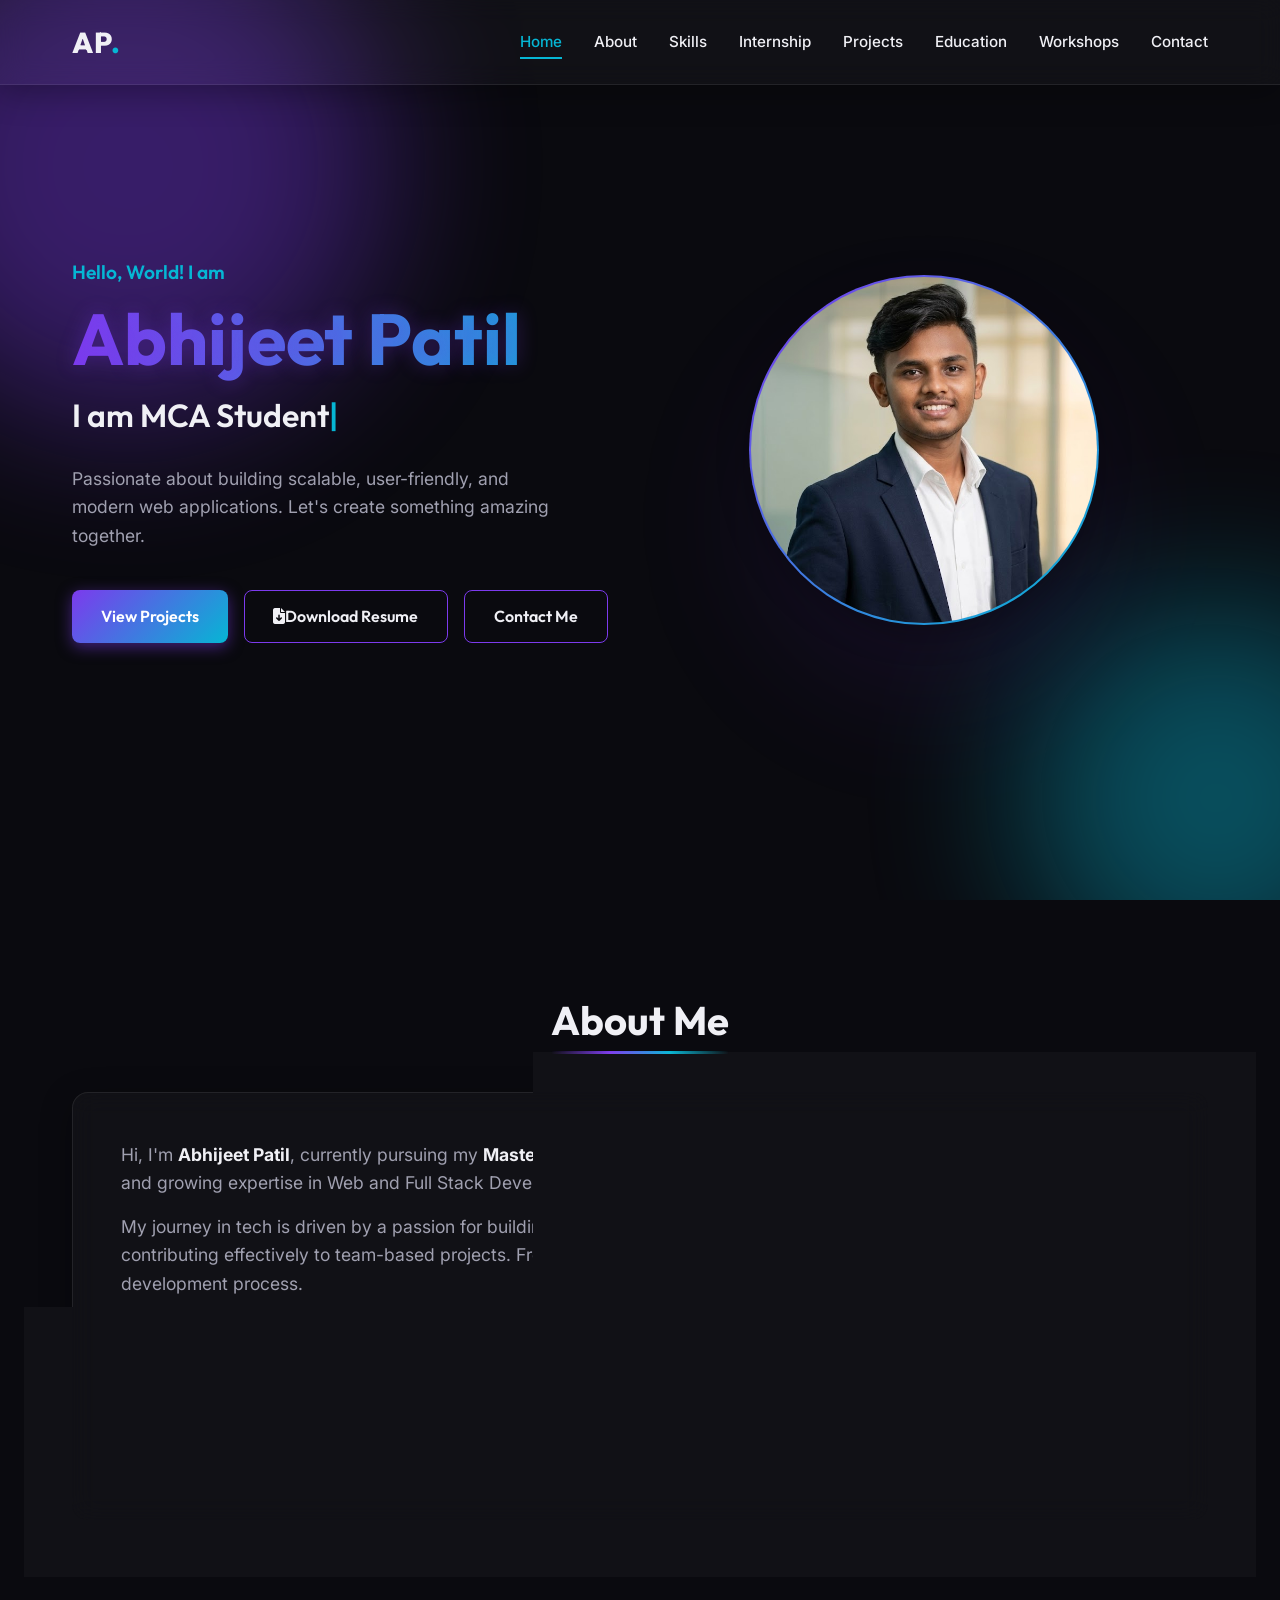
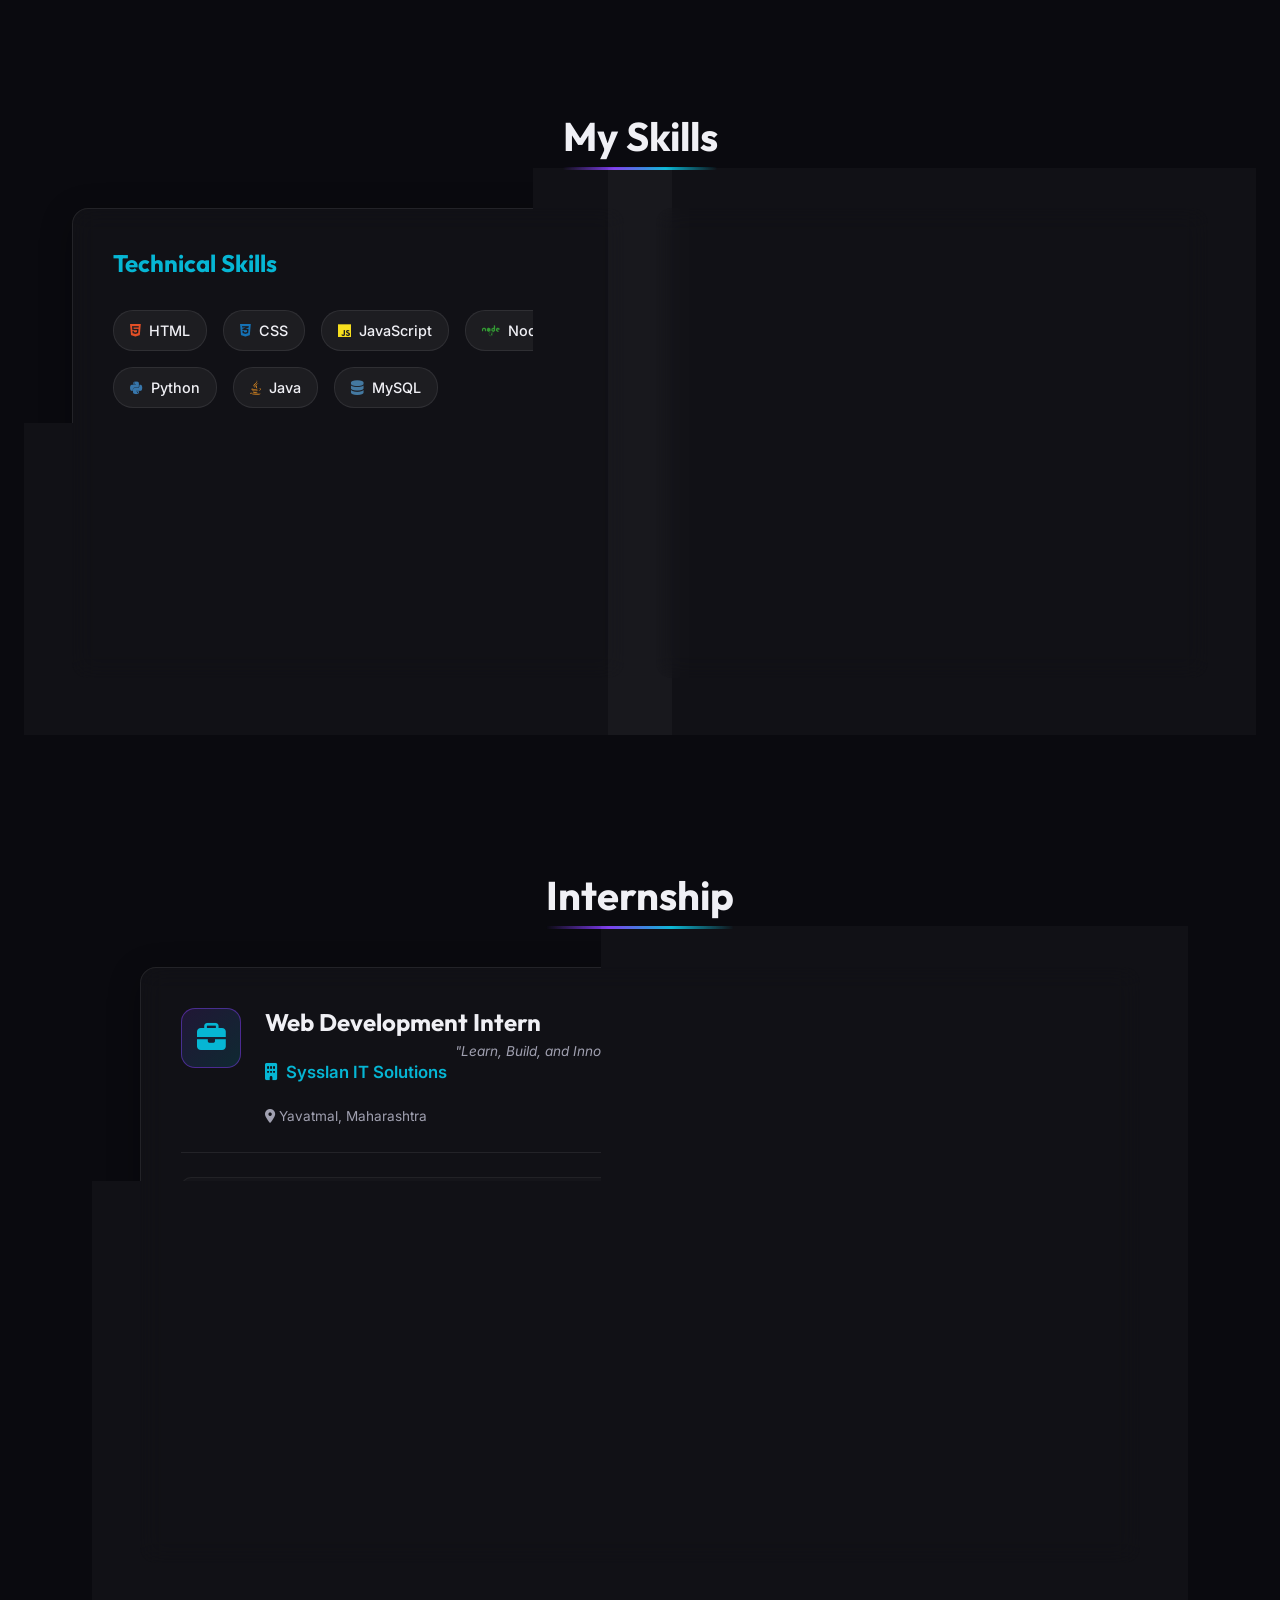
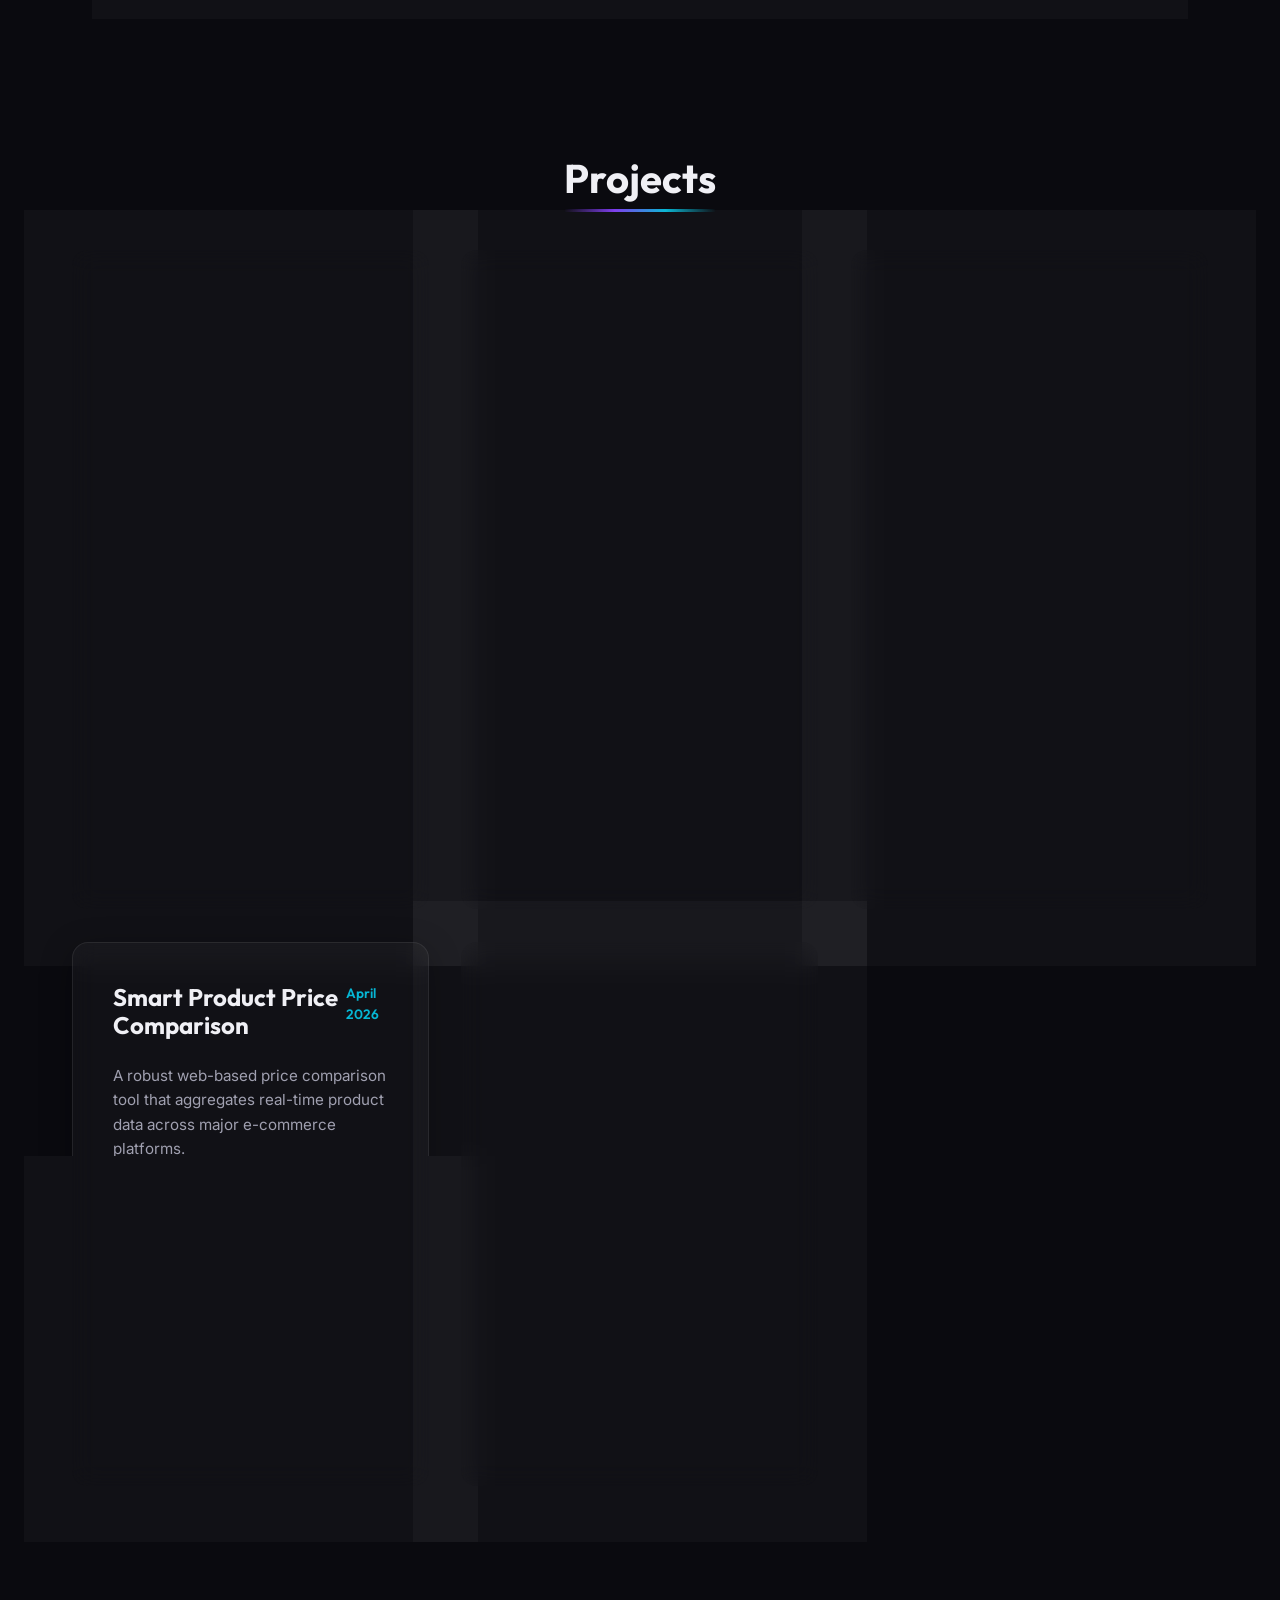
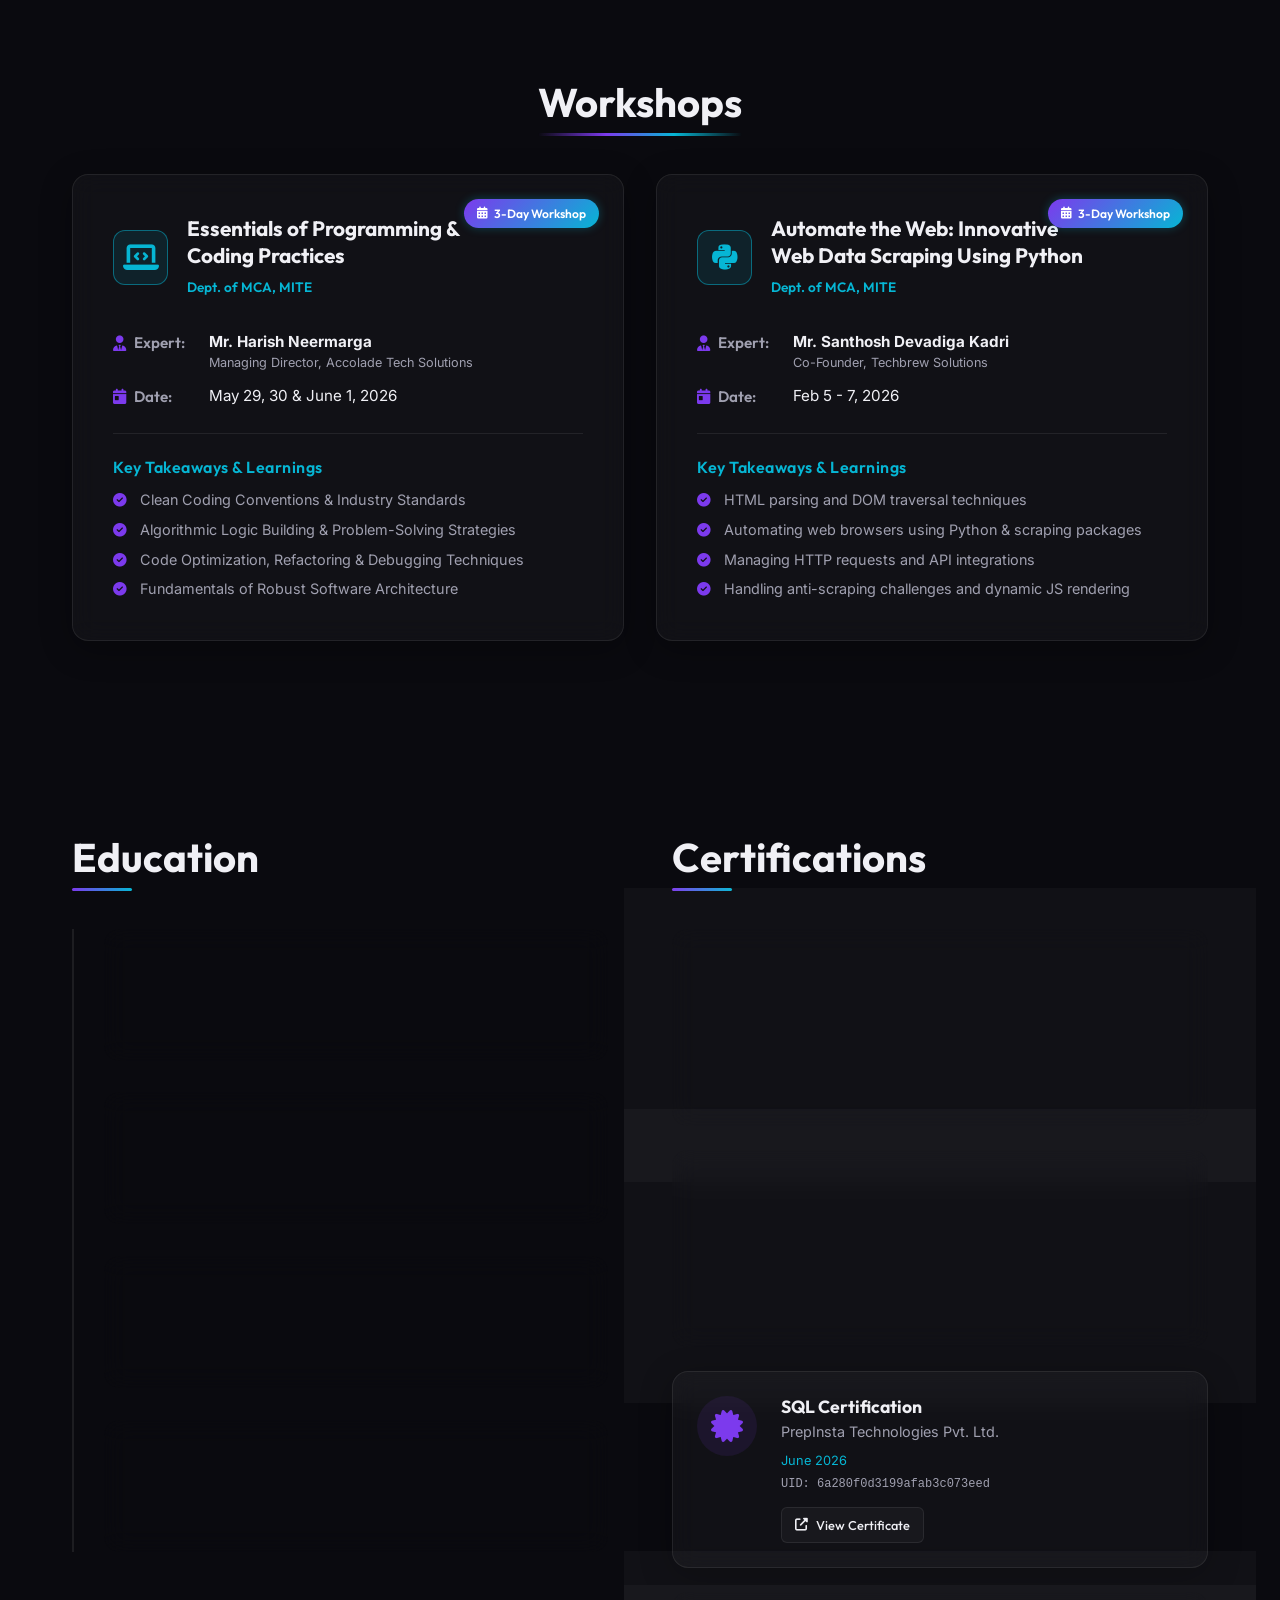
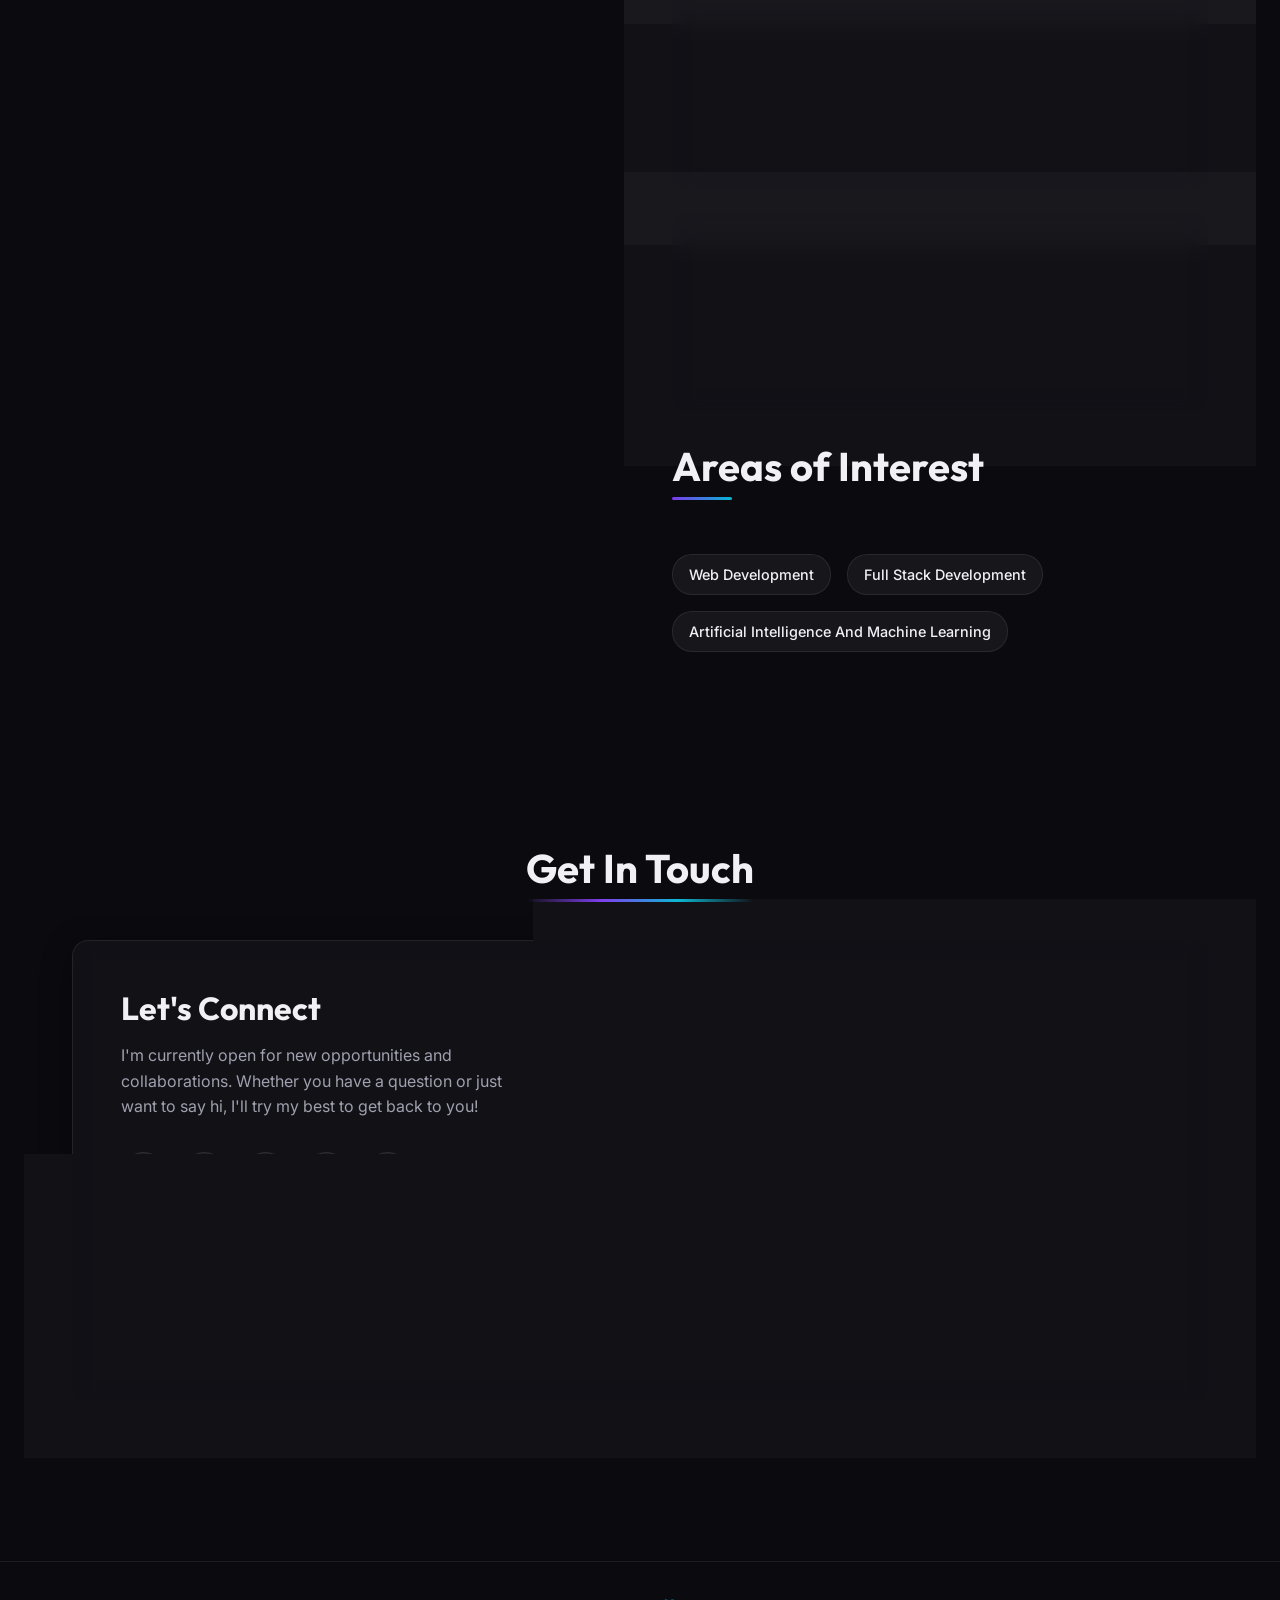
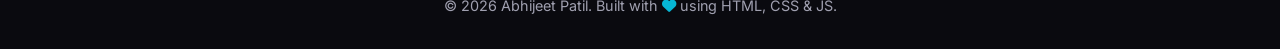
==== commit d180e823: "update links" ====
--- a/index.html
+++ b/index.html
@@ -17,7 +17,7 @@
     <!-- FontAwesome Icons -->
     <link rel="stylesheet" href="https://cdnjs.cloudflare.com/ajax/libs/font-awesome/6.4.0/css/all.min.css">
 
-    <!-- Modular Stylesheet  -->
+    <!-- Modularr Stylesheet  -->
     <link rel="stylesheet" href="style.css">
 </head>
 
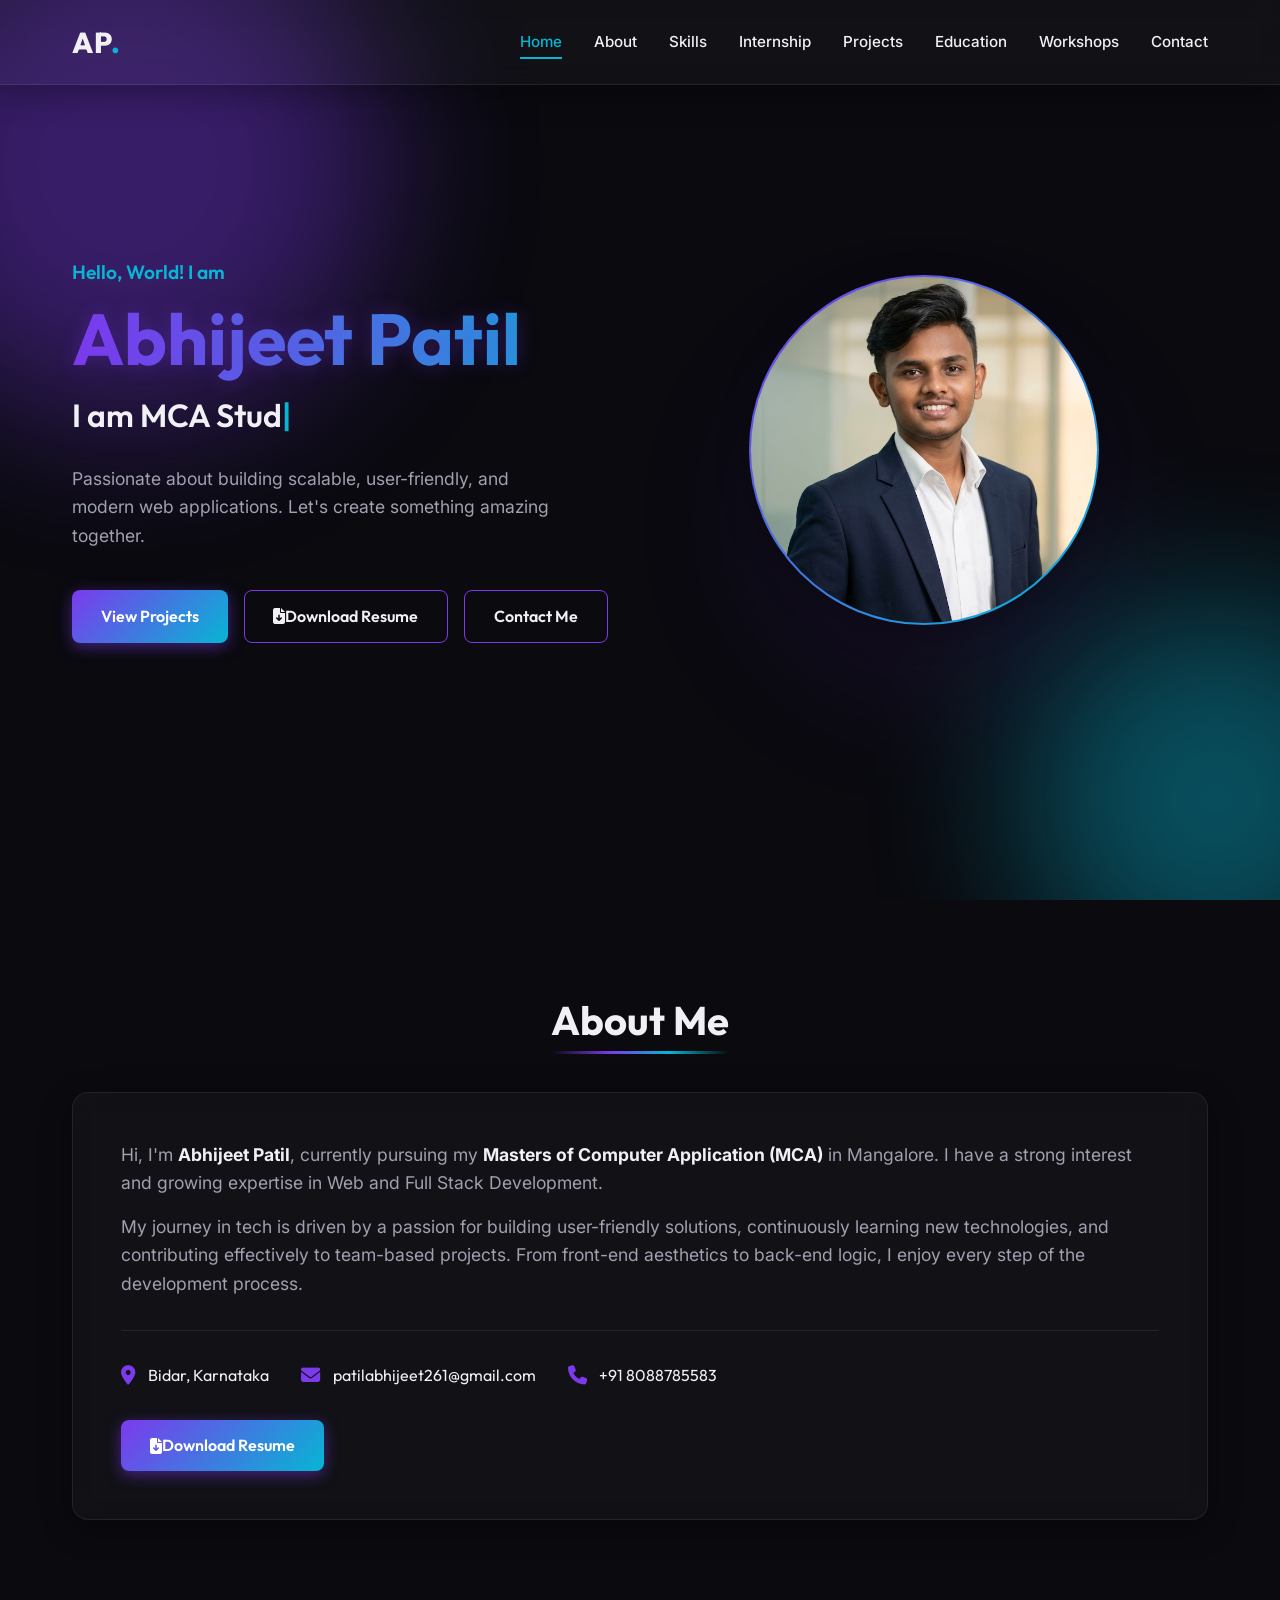
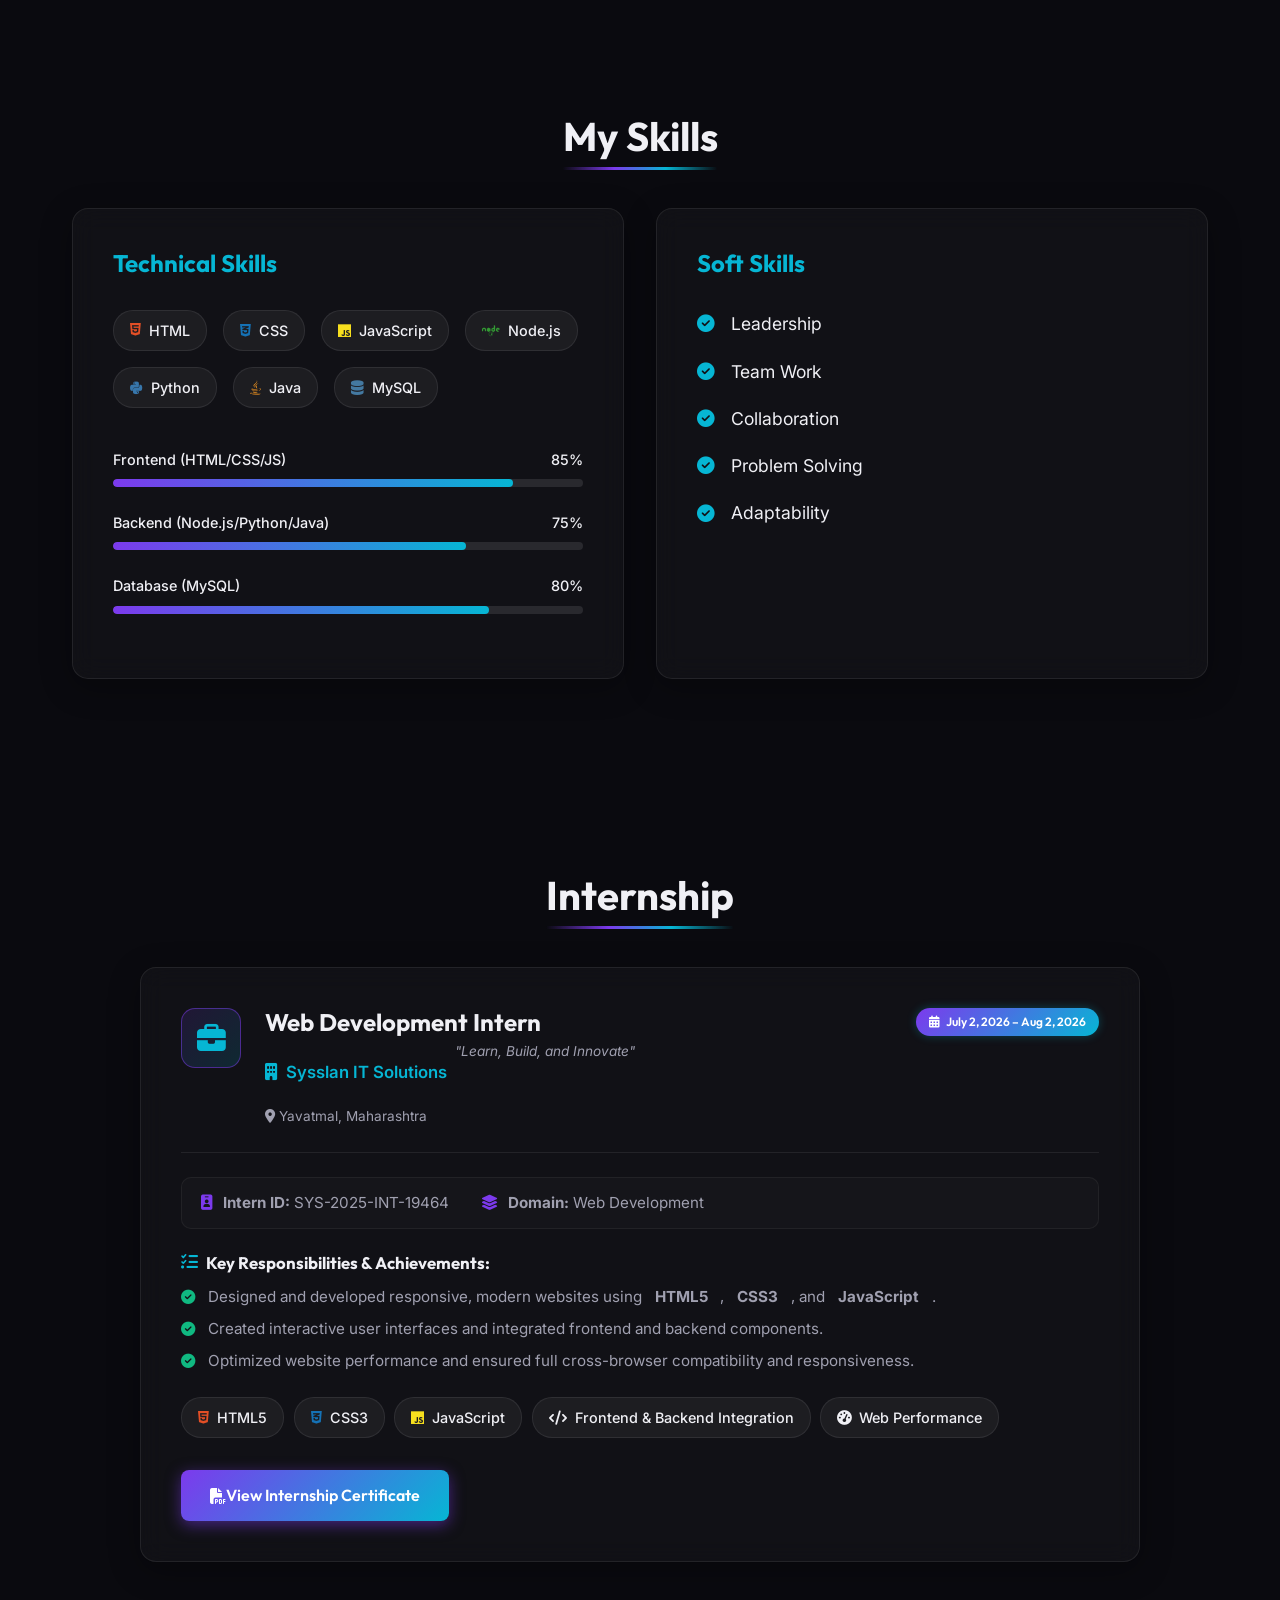
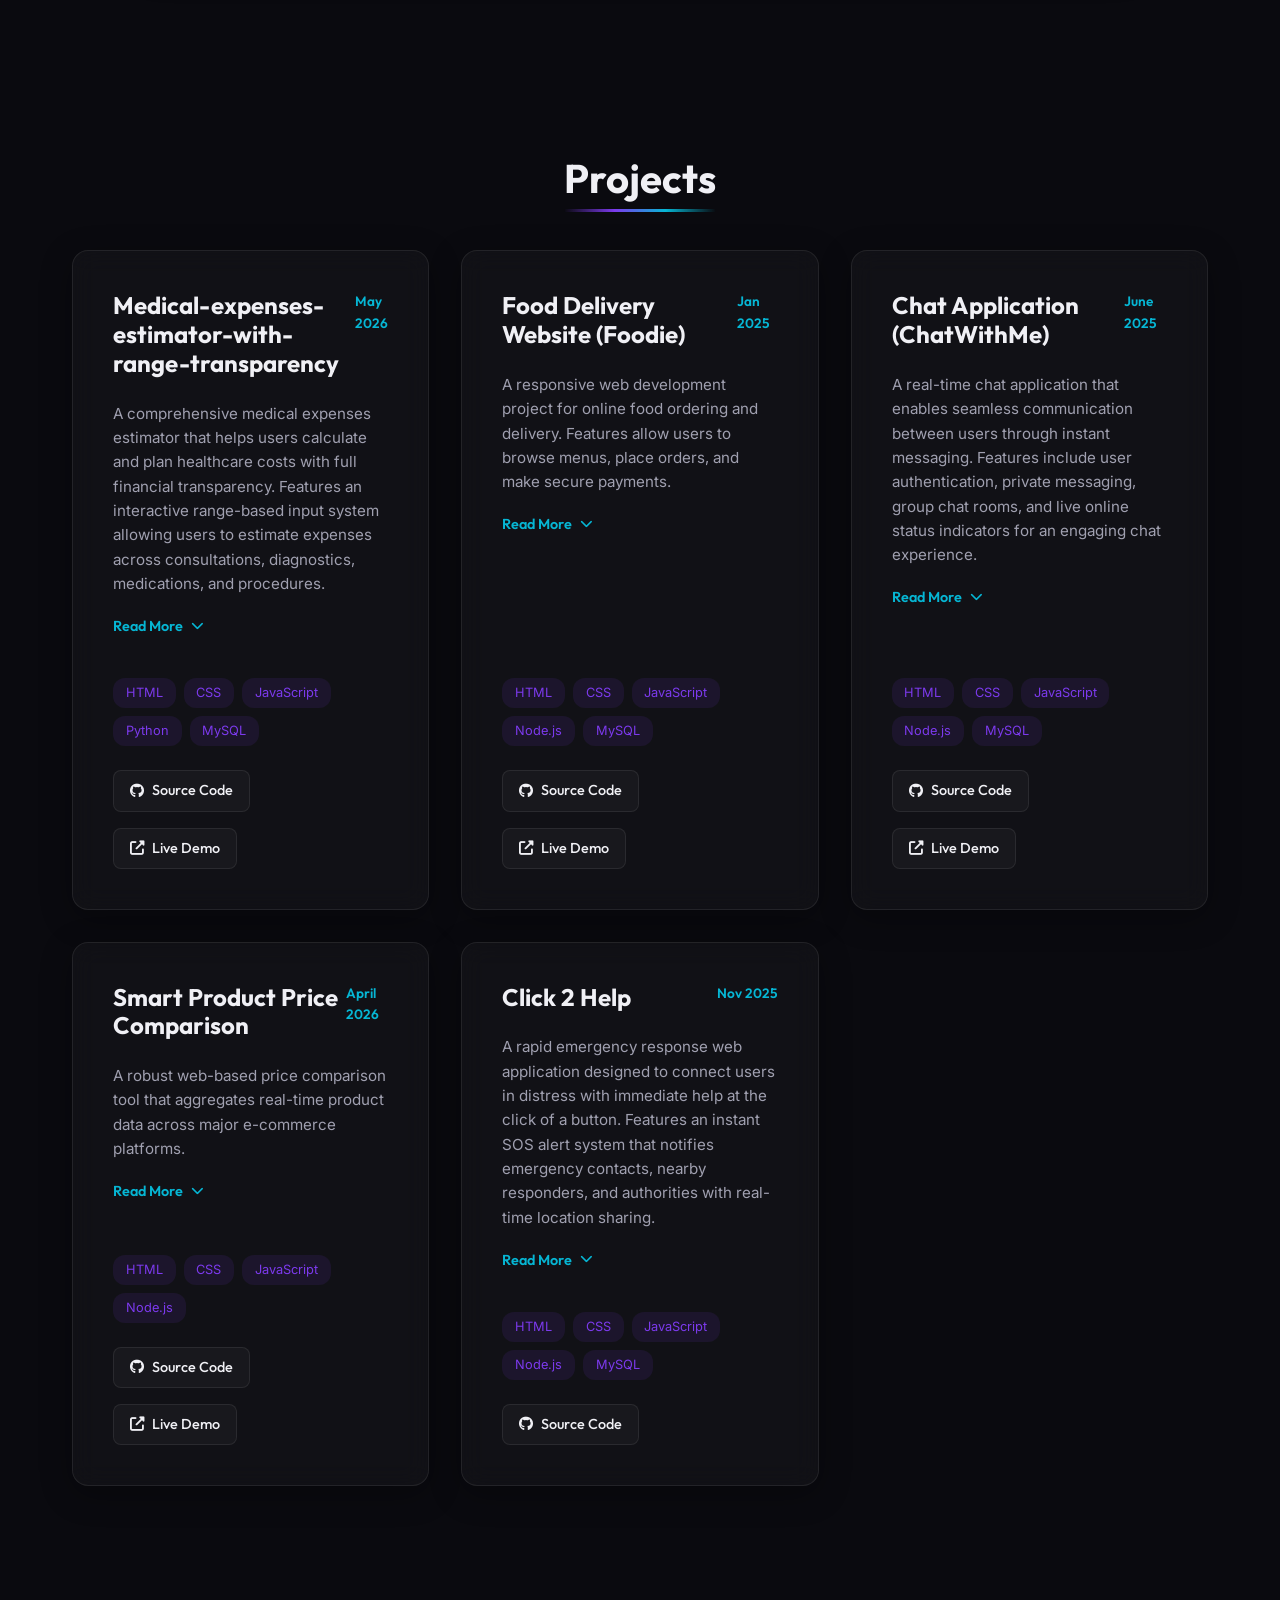
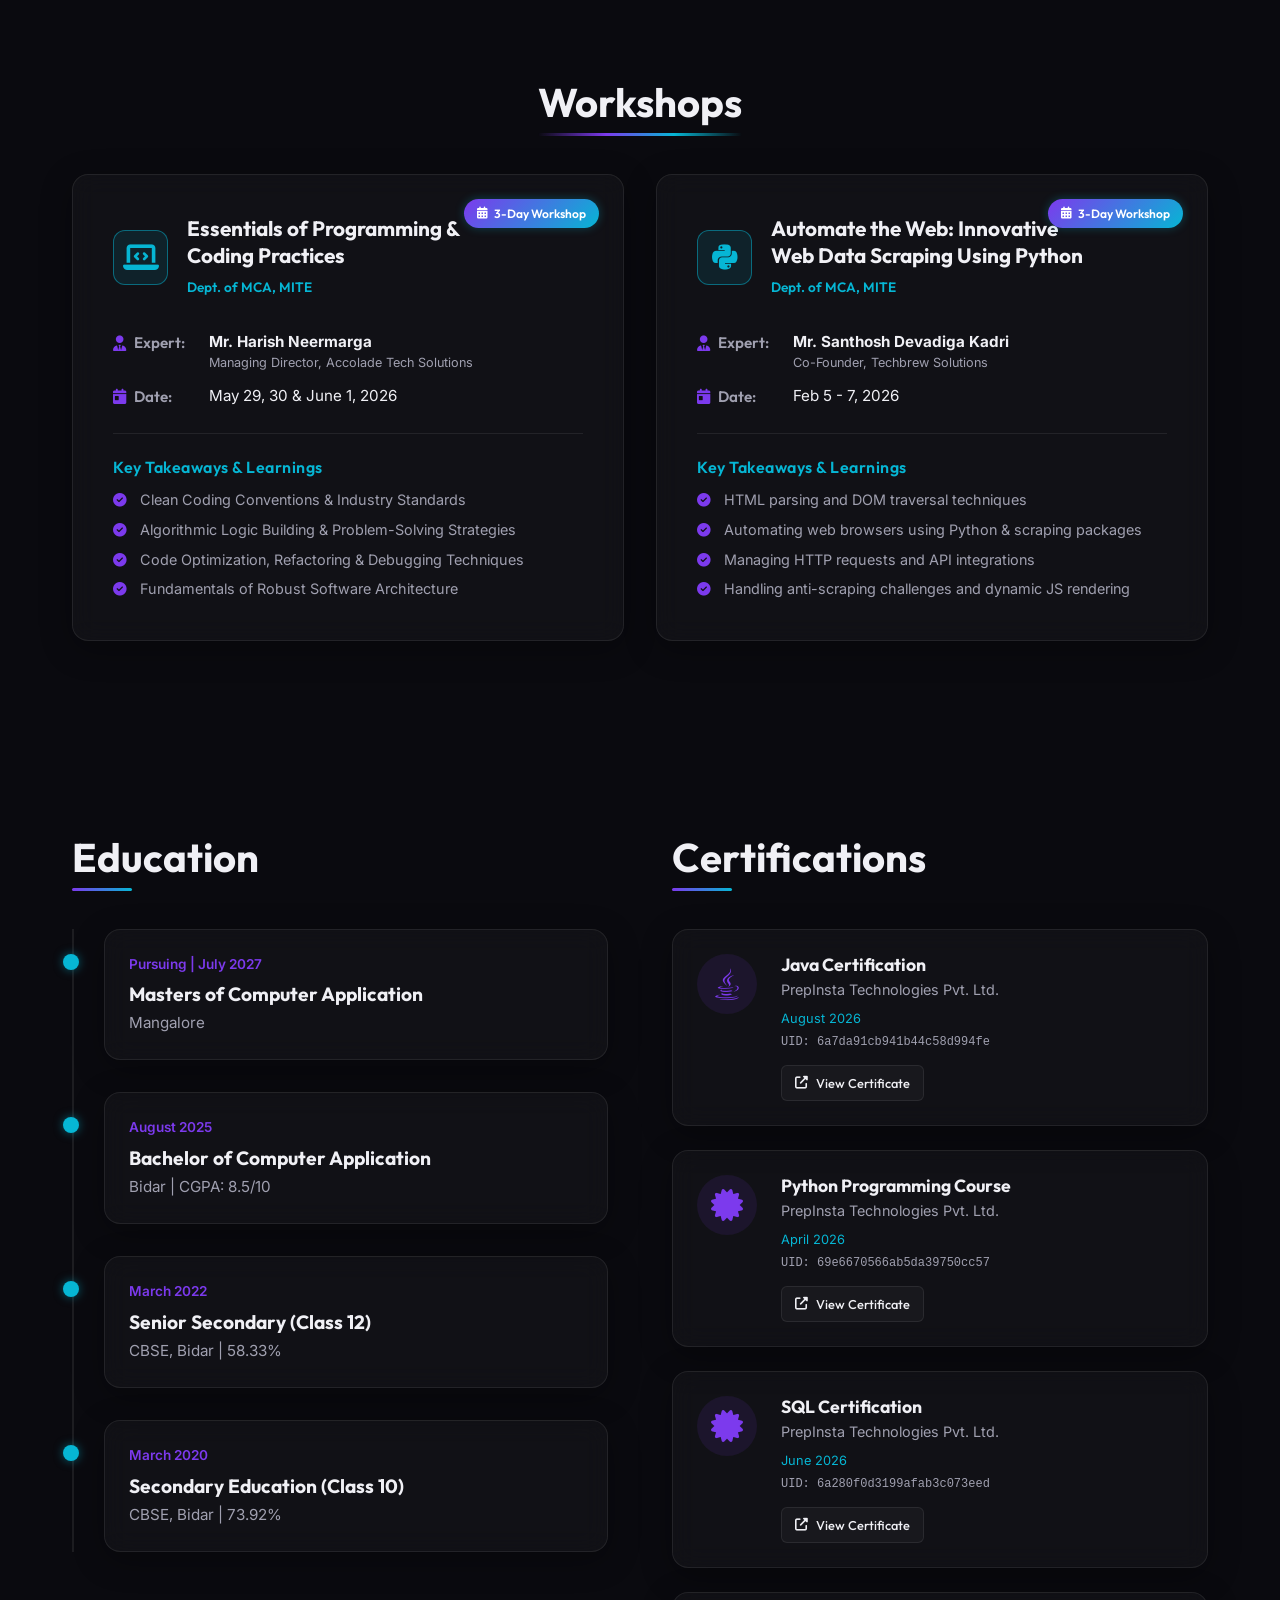
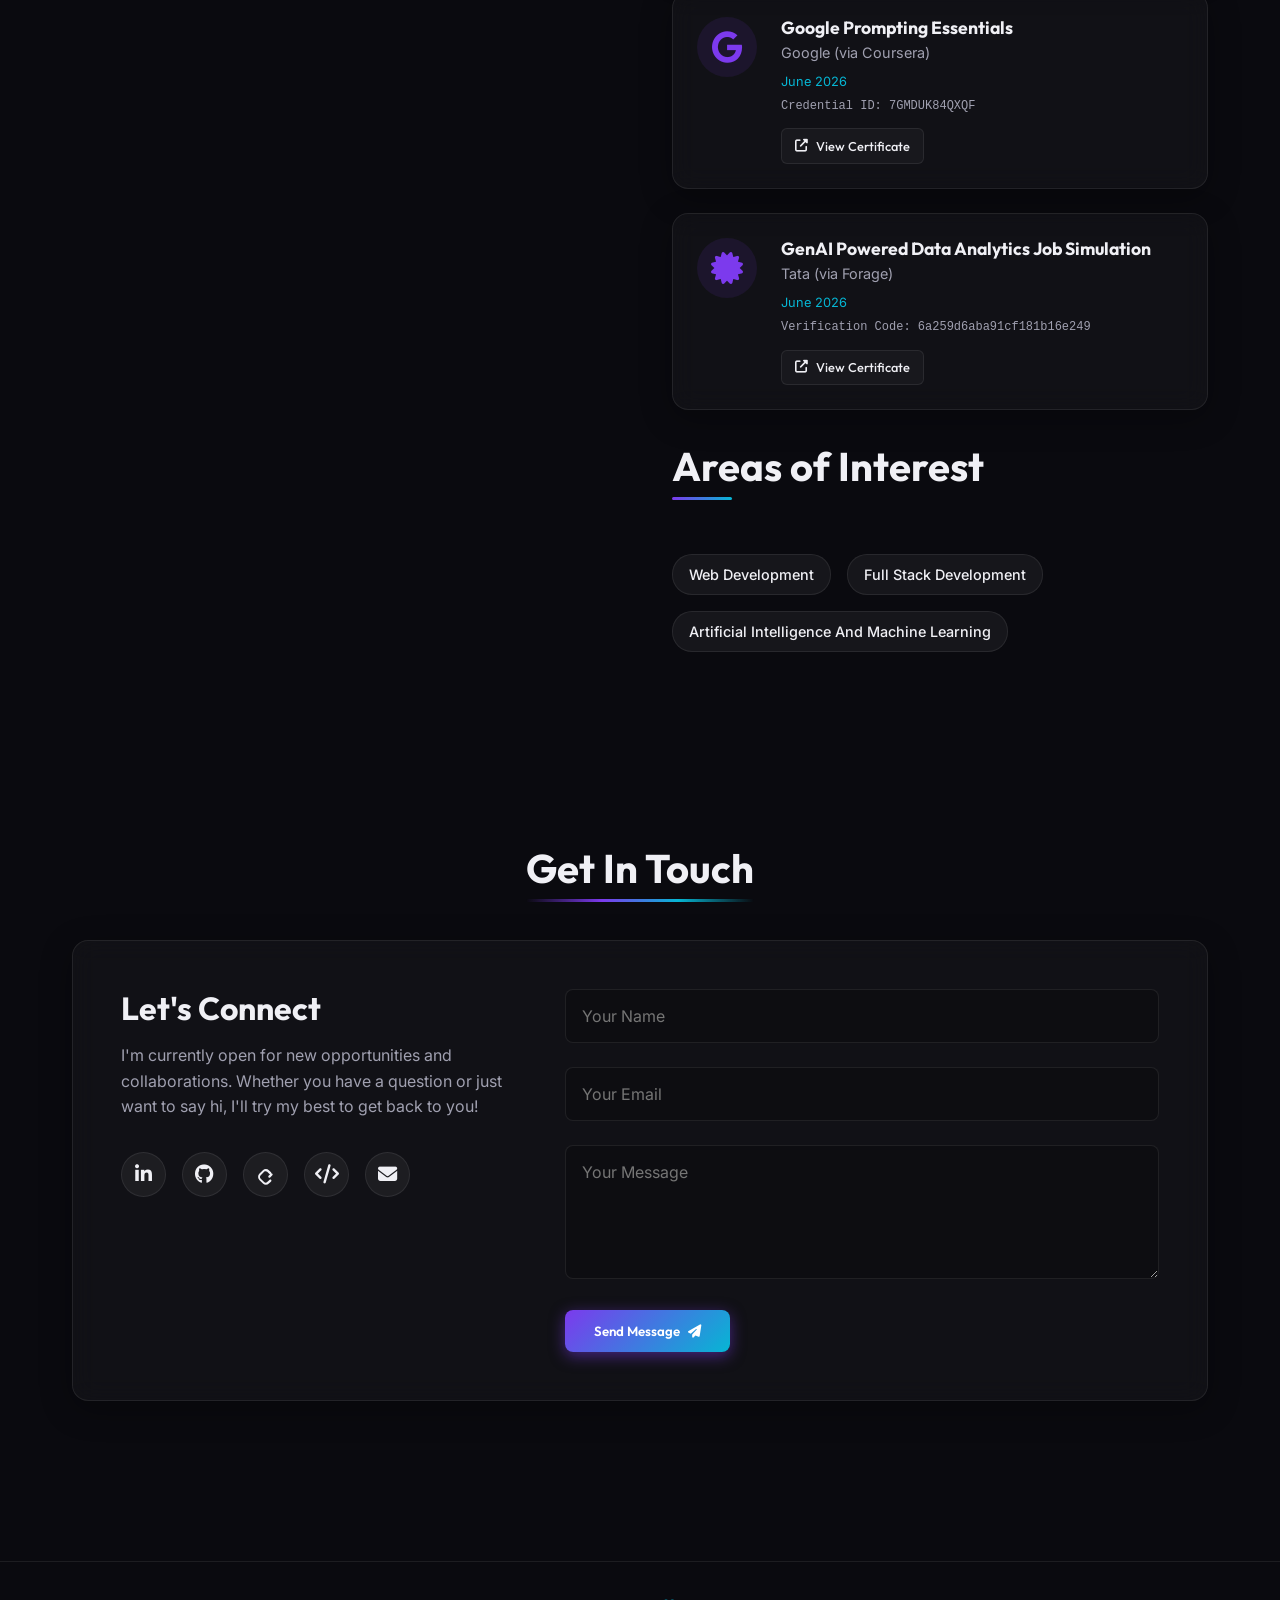
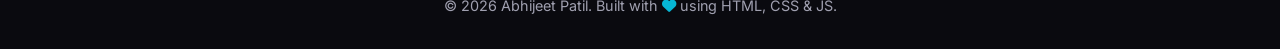
==== commit adac5407: "update links" ====
--- a/index.html
+++ b/index.html
@@ -17,7 +17,7 @@
     <!-- FontAwesome Icons -->
     <link rel="stylesheet" href="https://cdnjs.cloudflare.com/ajax/libs/font-awesome/6.4.0/css/all.min.css">
 
-    <!-- Modularr Stylesheet  -->
+    <!-- Modularr Styleesheet  -->
     <link rel="stylesheet" href="style.css">
 </head>
 
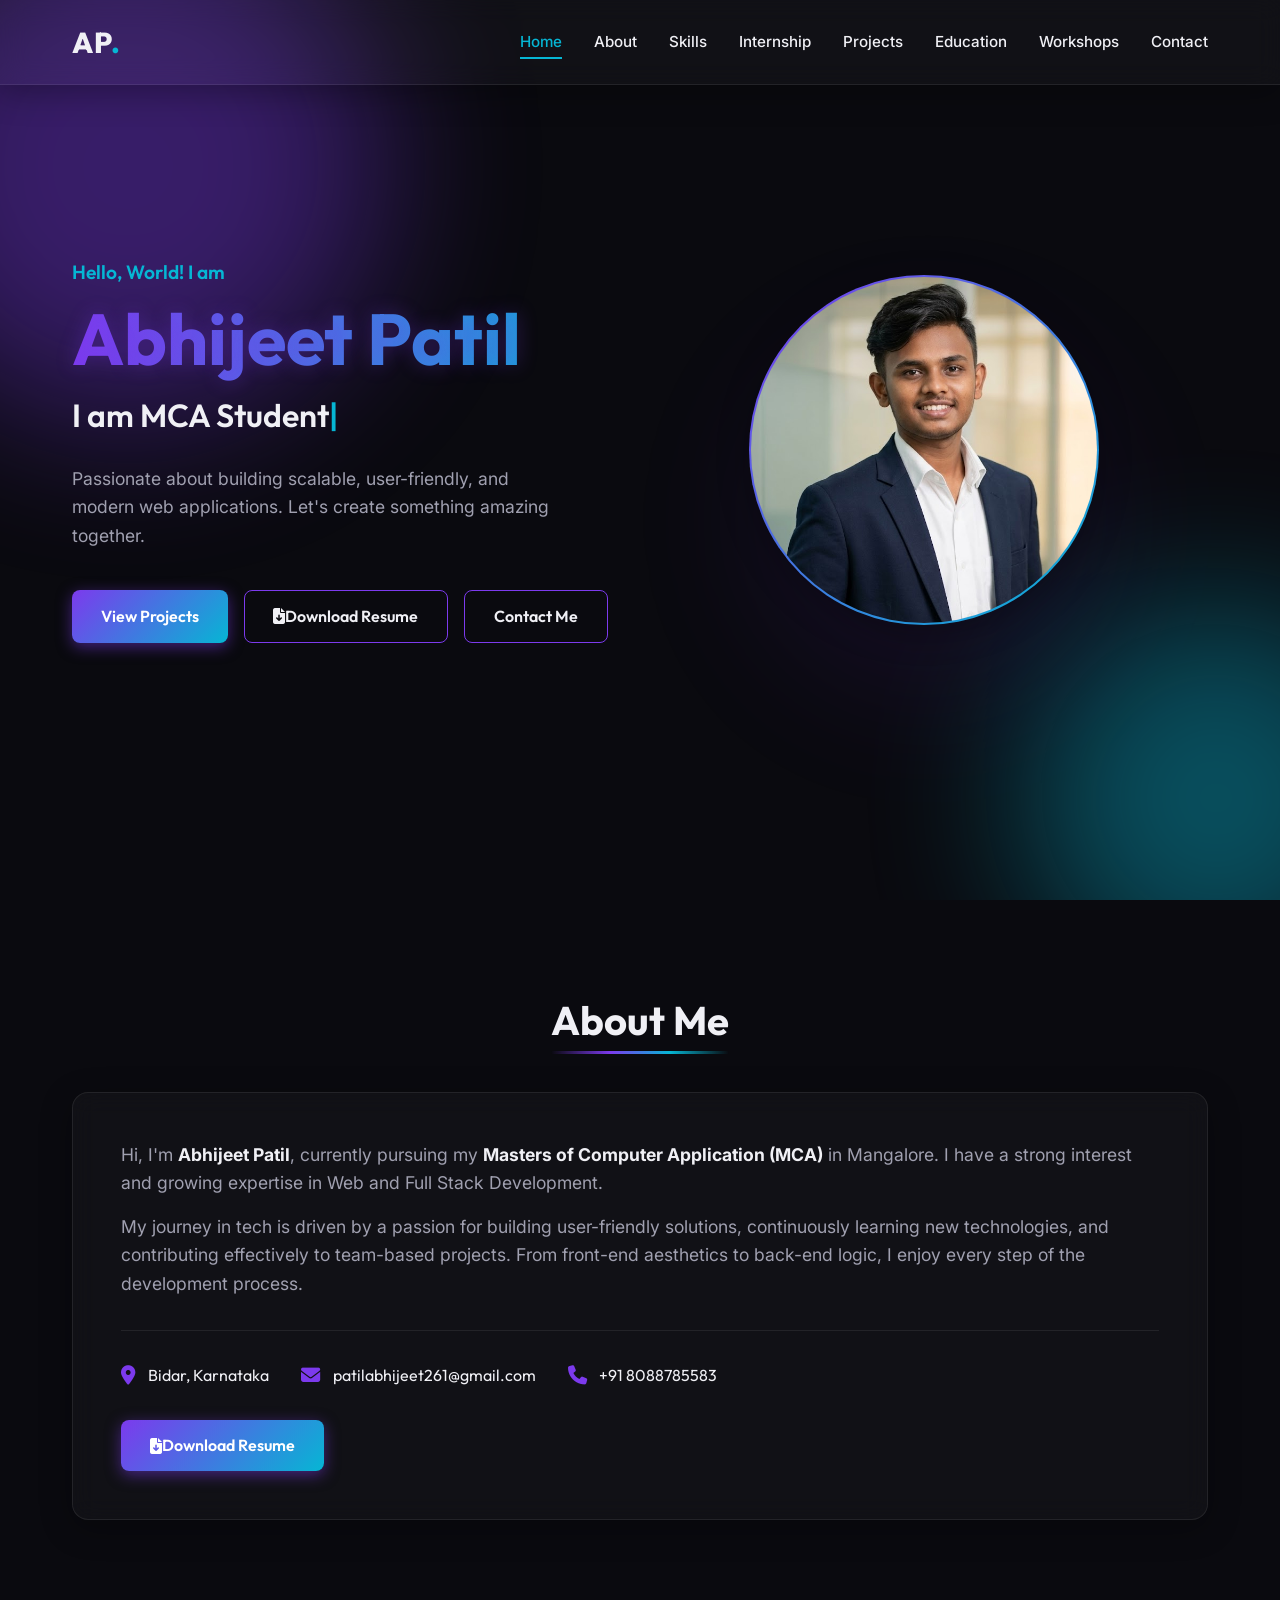
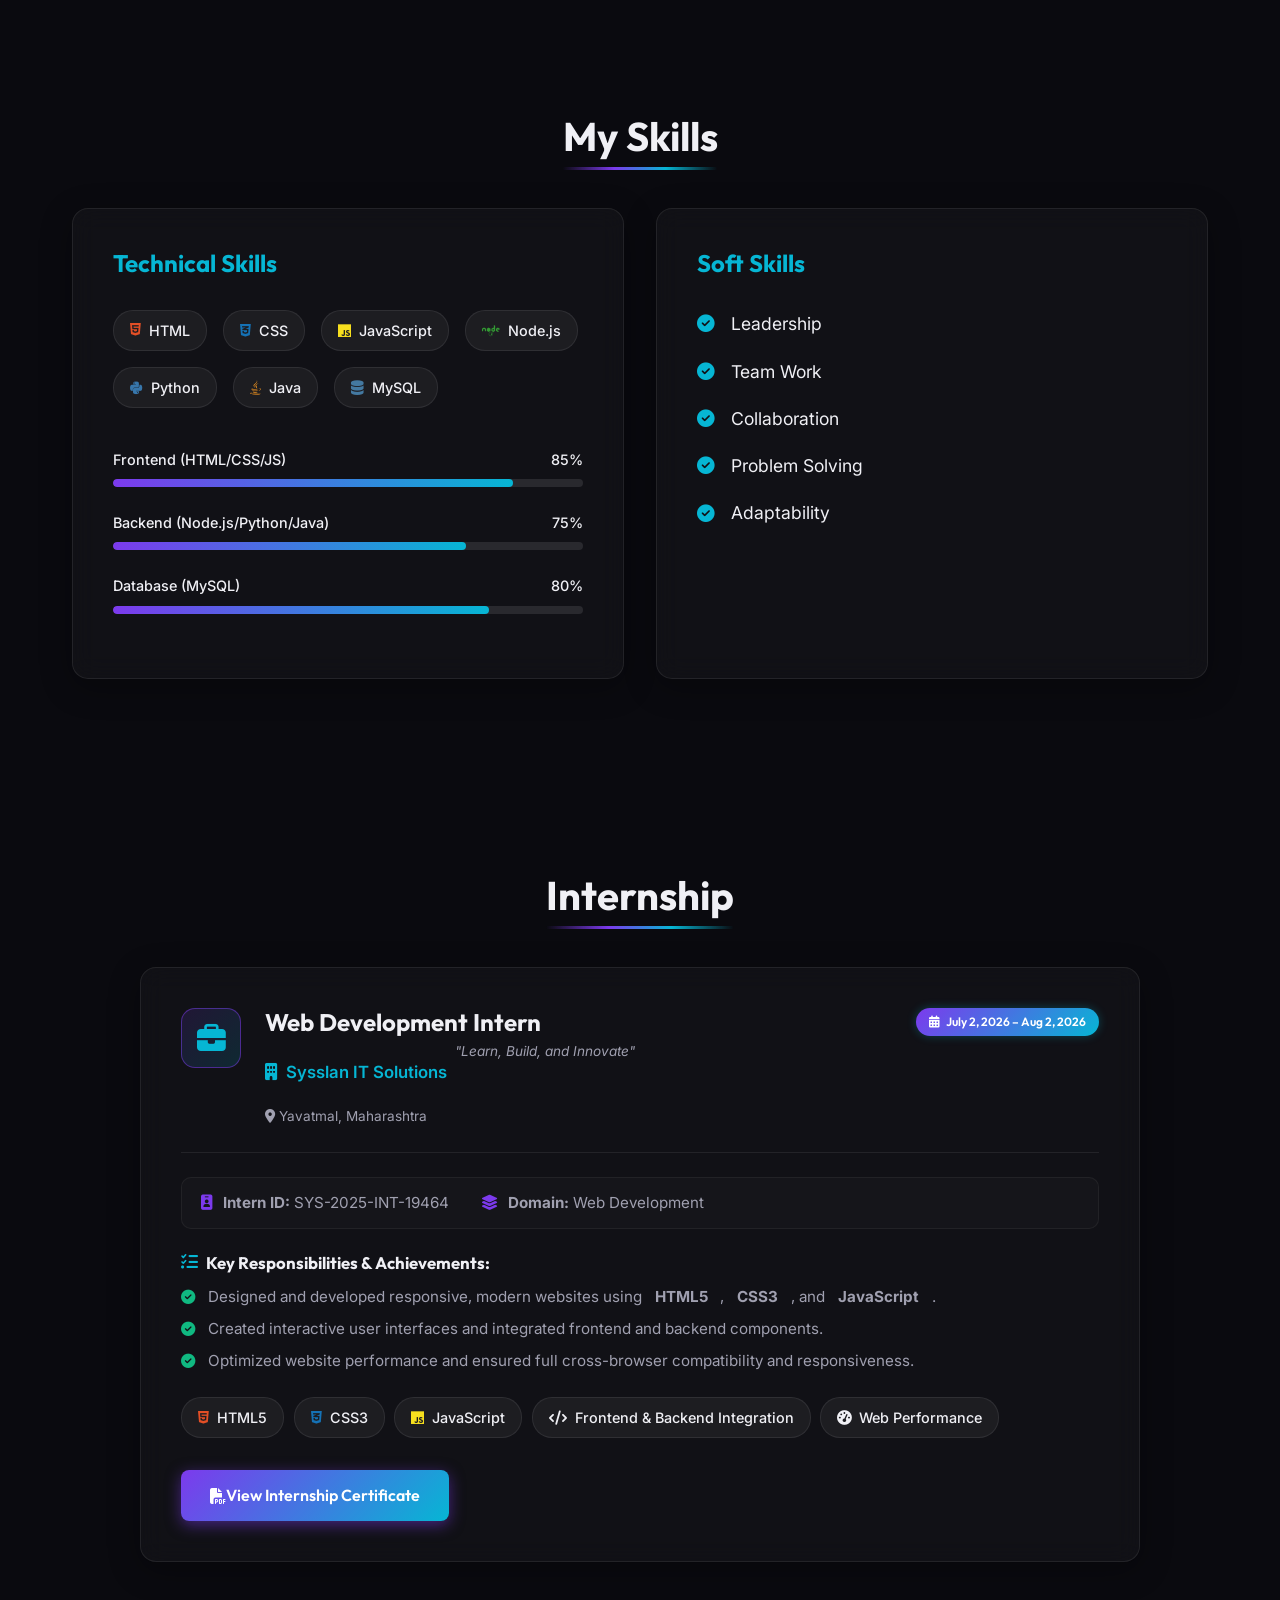
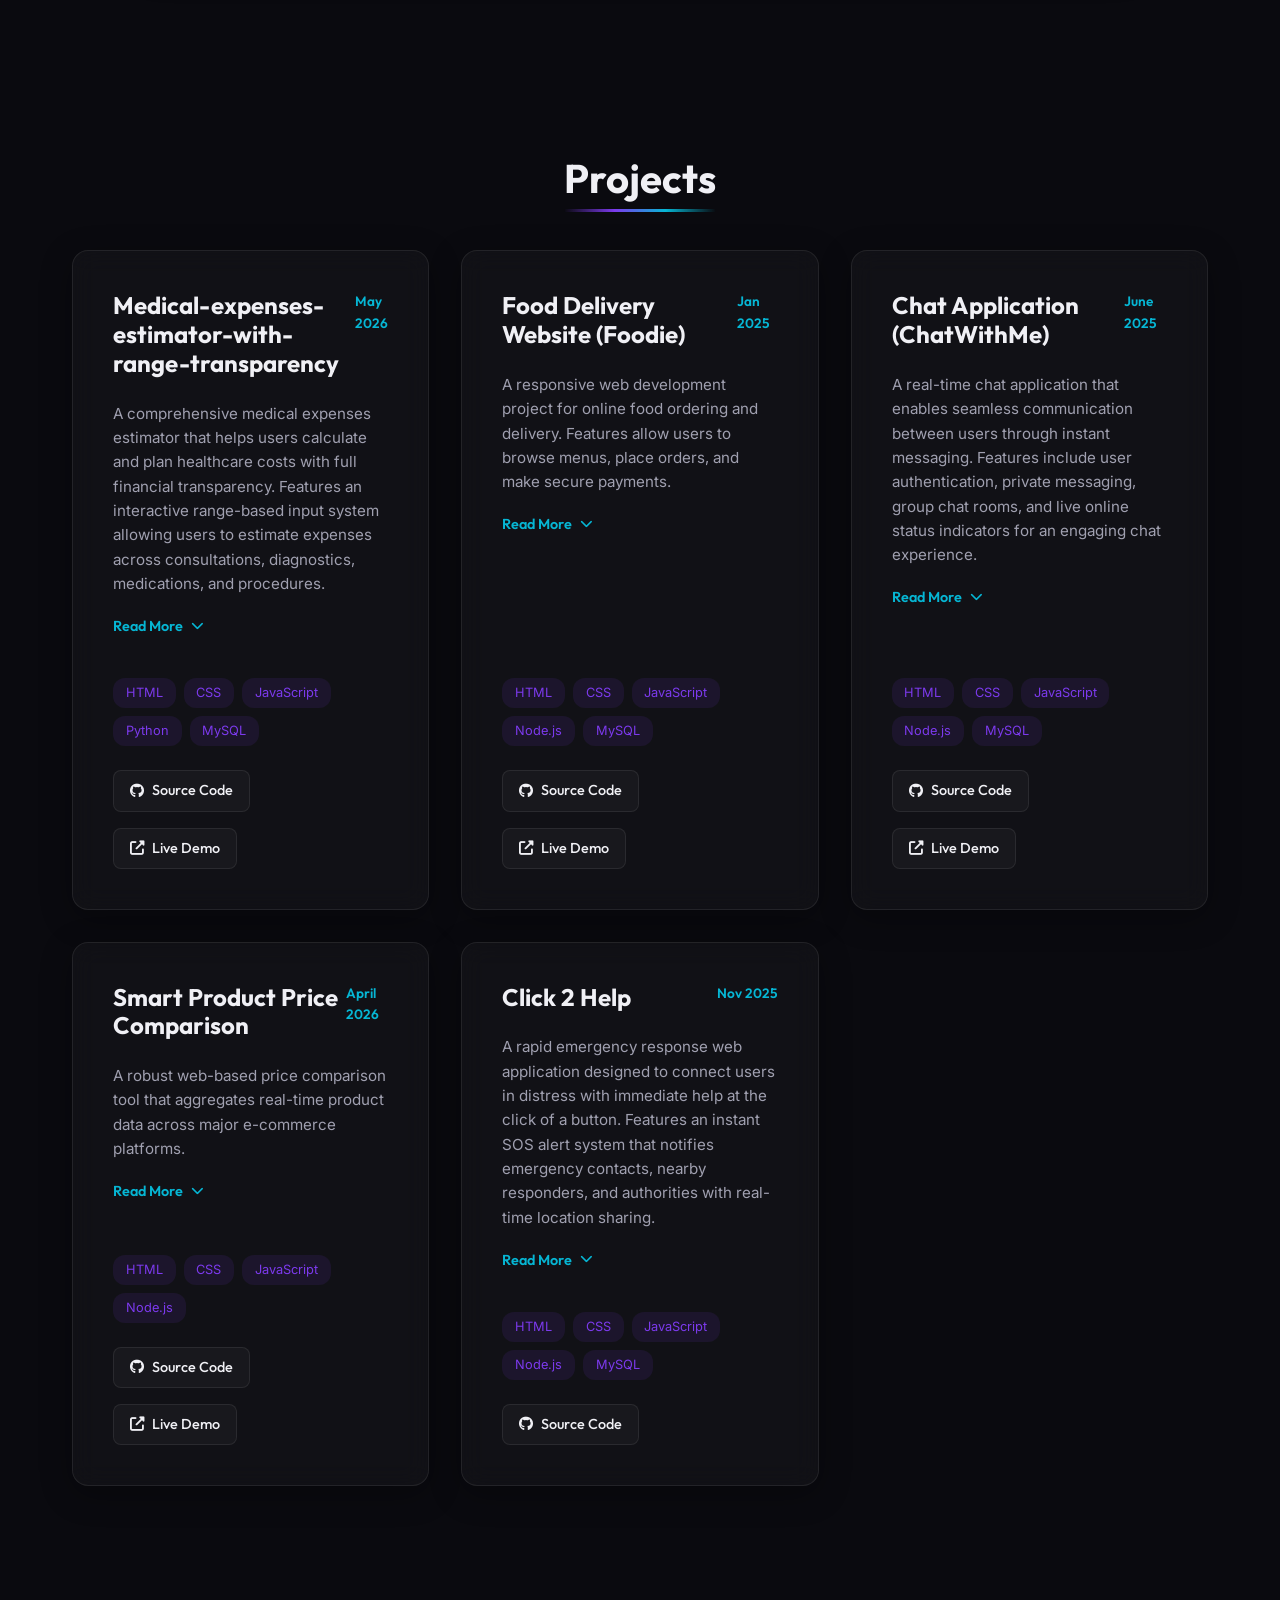
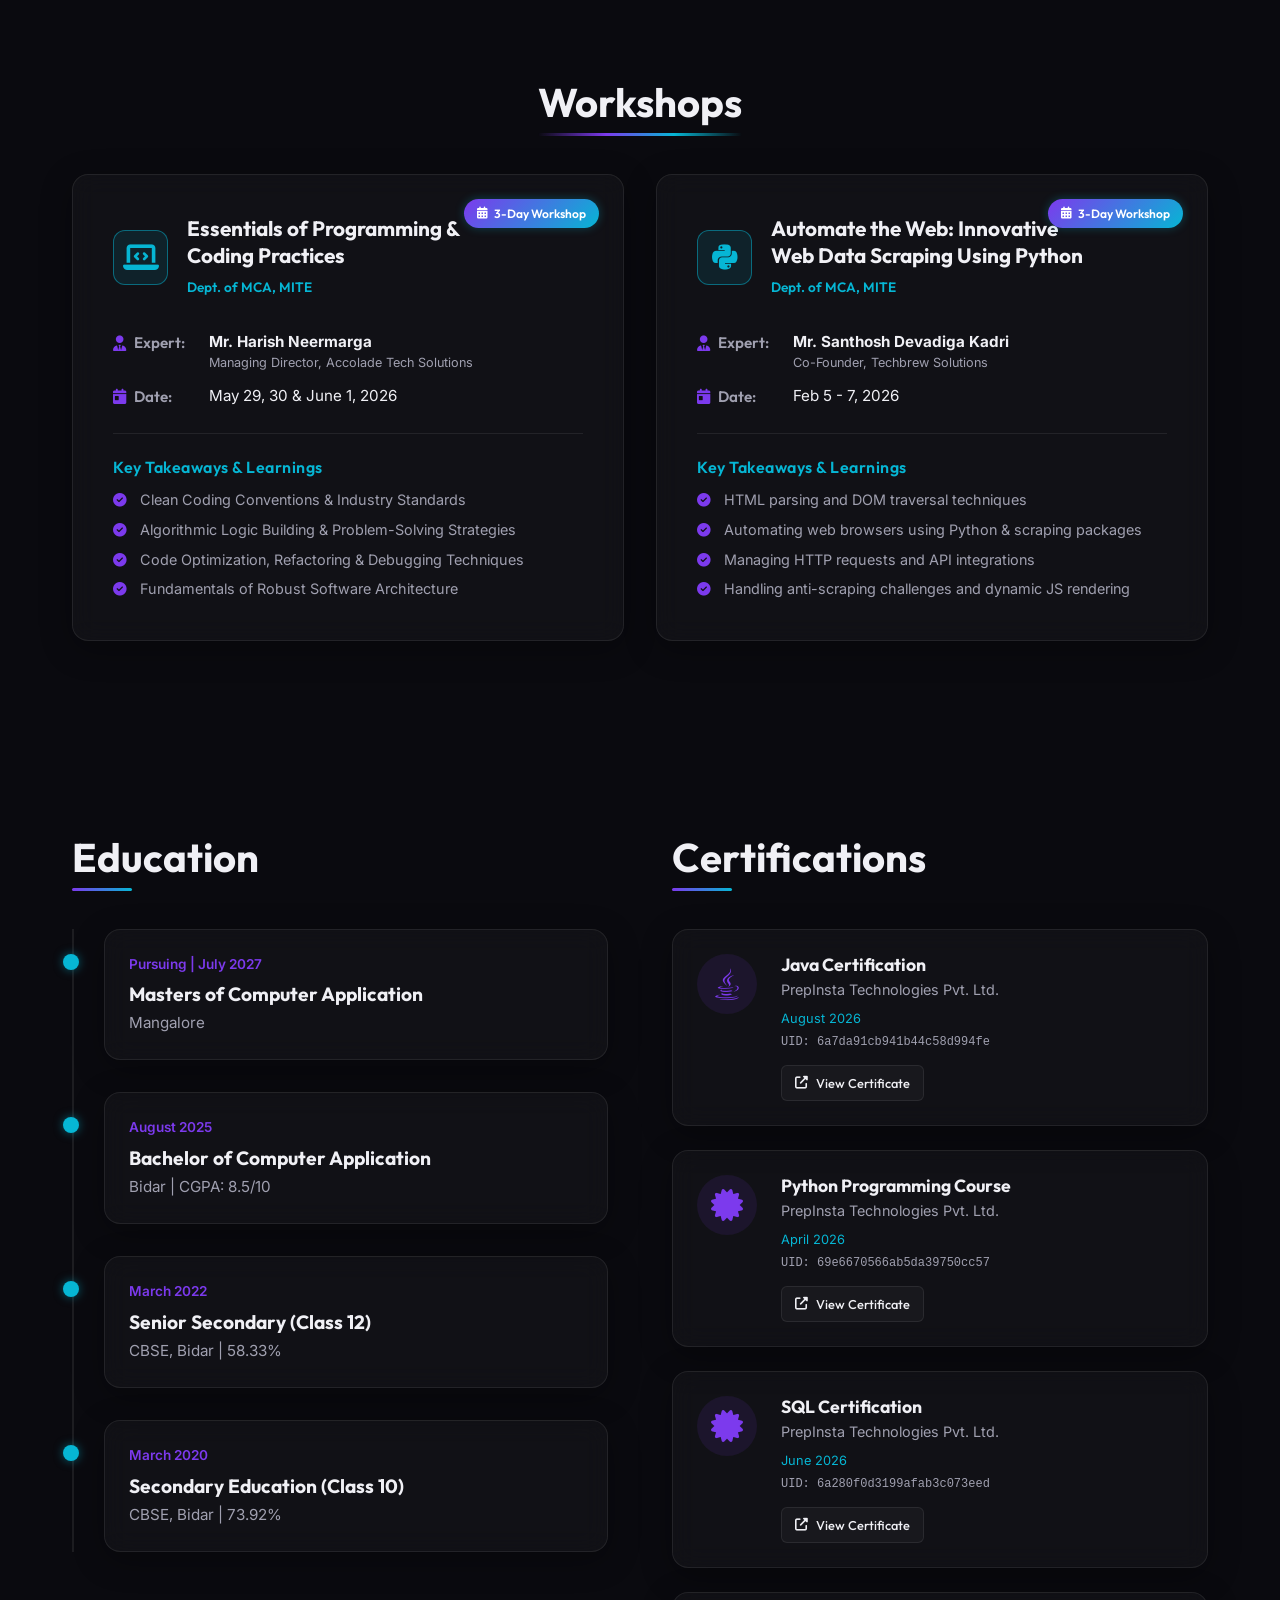
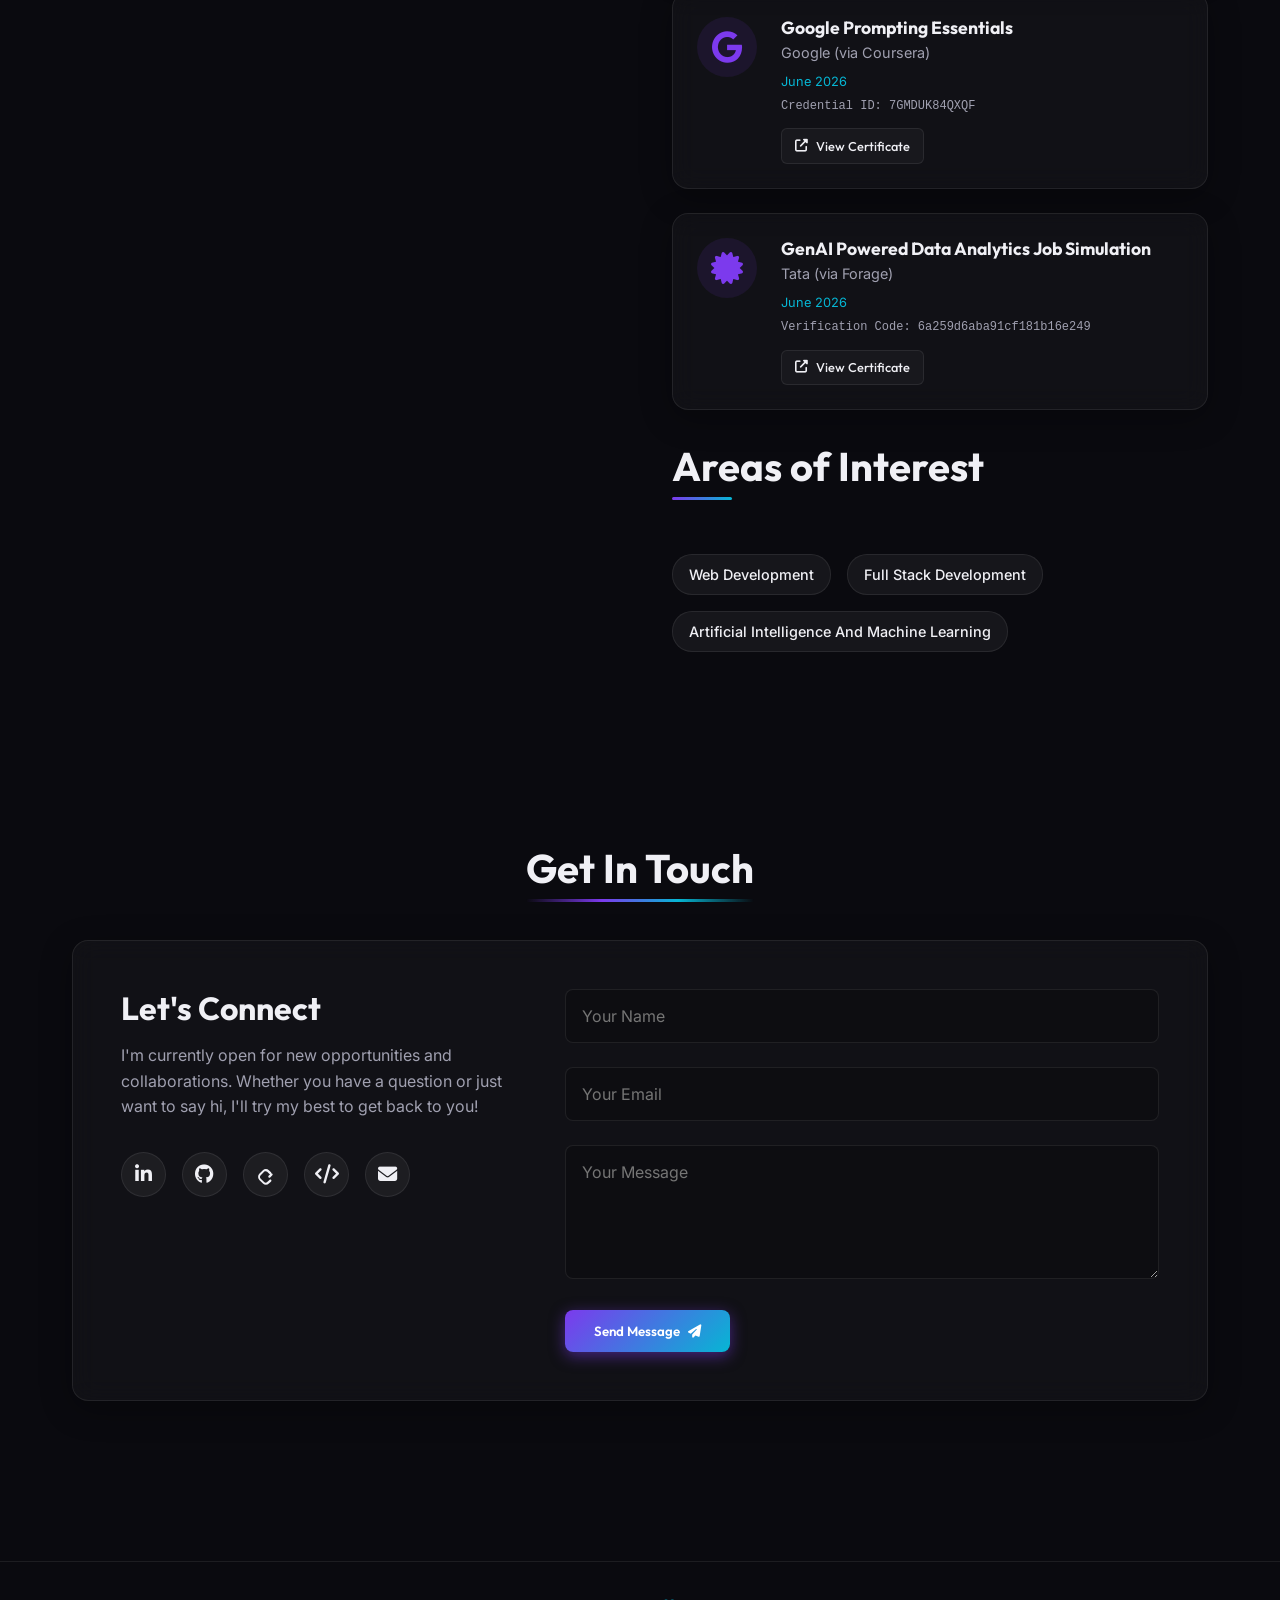
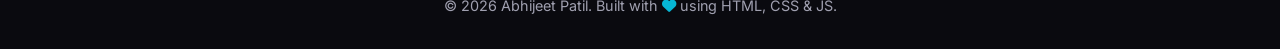
==== commit 2c22edc4: "update links" ====
--- a/index.html
+++ b/index.html
@@ -17,7 +17,7 @@
     <!-- FontAwesome Icons -->
     <link rel="stylesheet" href="https://cdnjs.cloudflare.com/ajax/libs/font-awesome/6.4.0/css/all.min.css">
 
-    <!-- Modularr Styleesheet  -->
+    <!-- Modularr Styleesheet   -->
     <link rel="stylesheet" href="style.css">
 </head>
 
